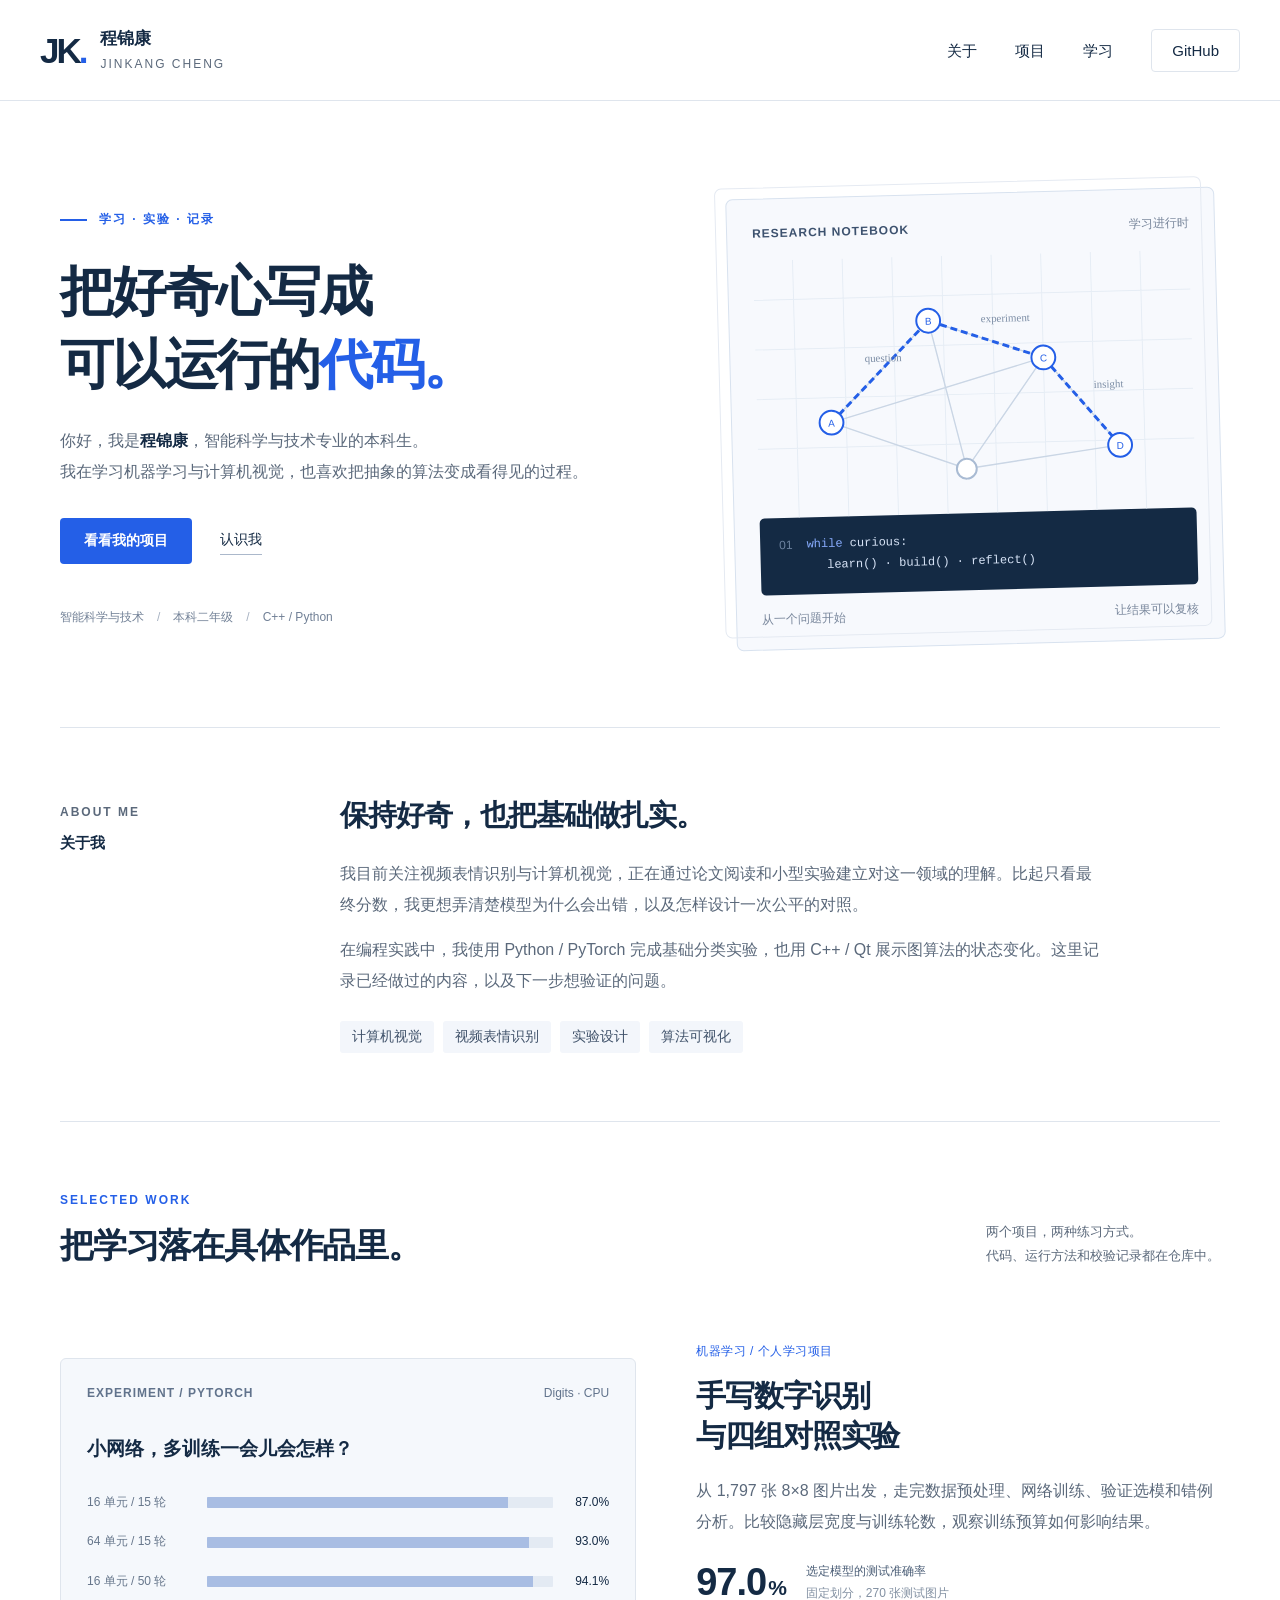
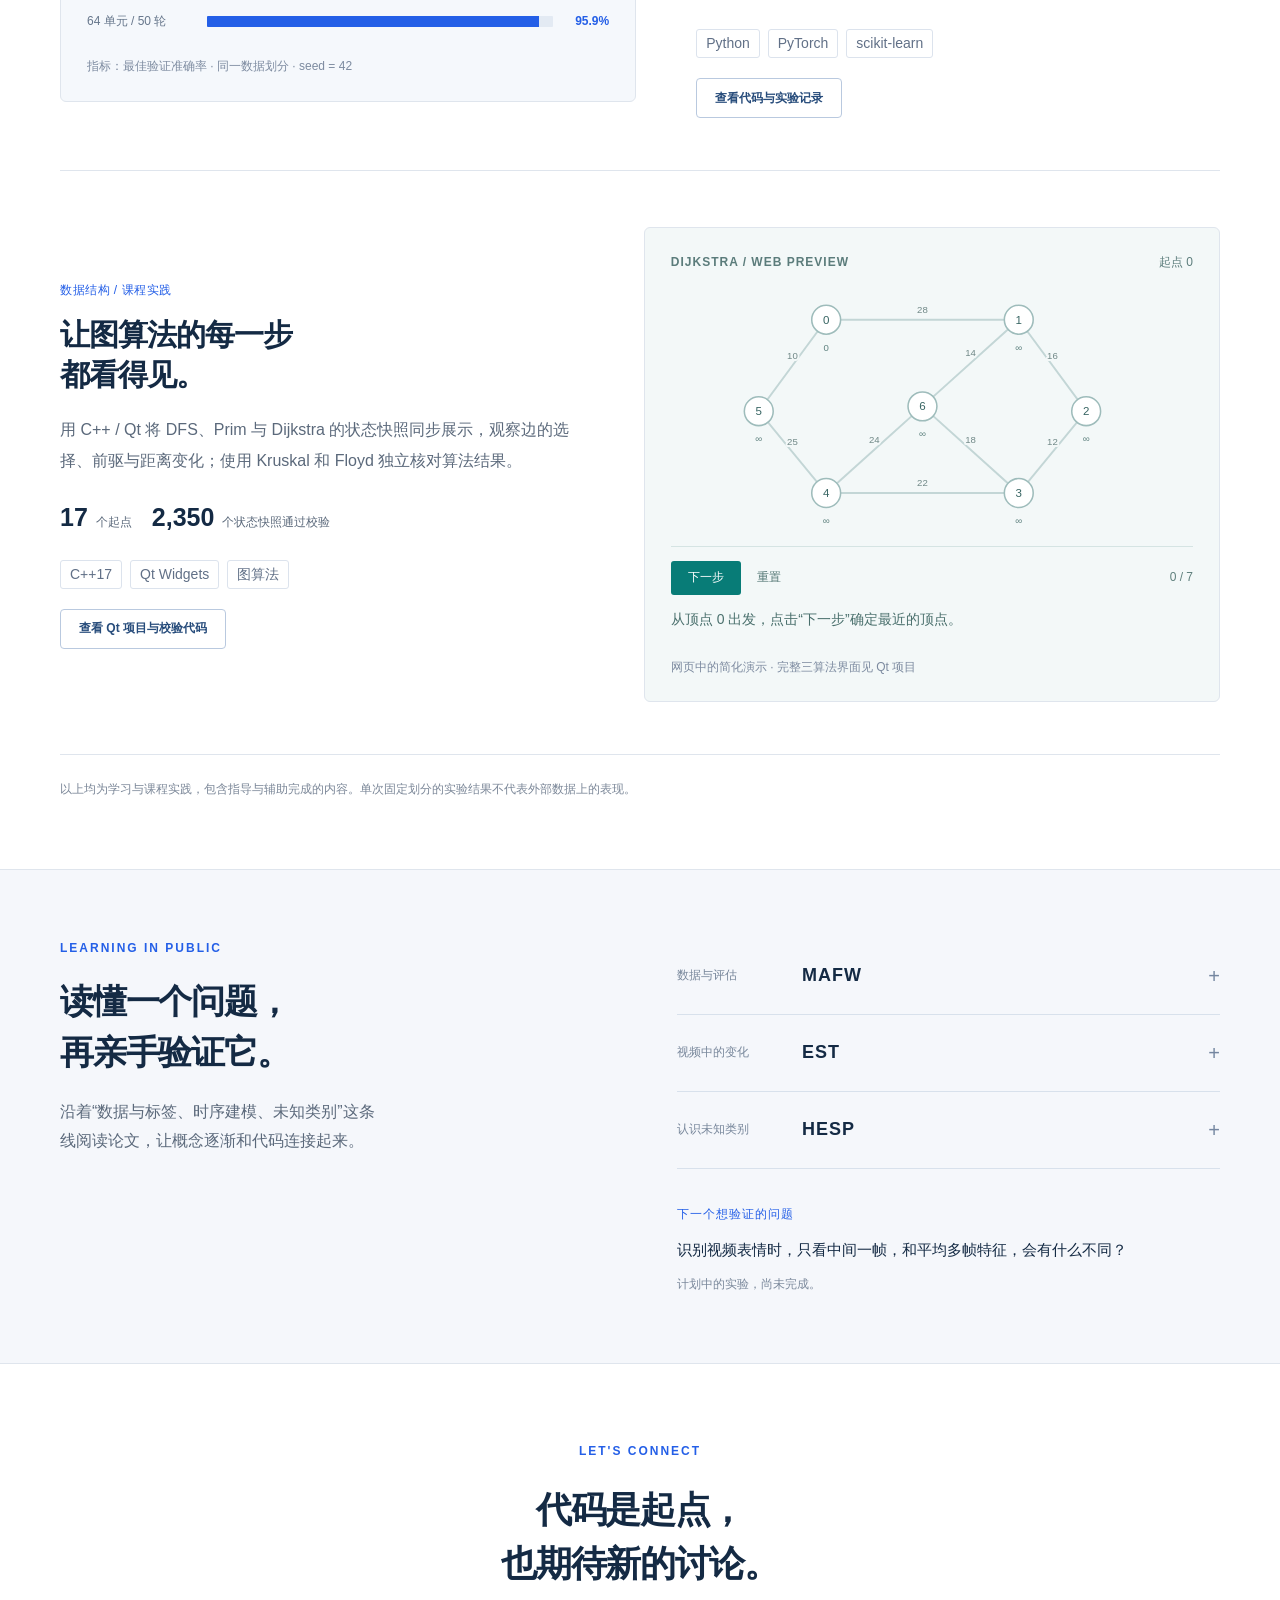
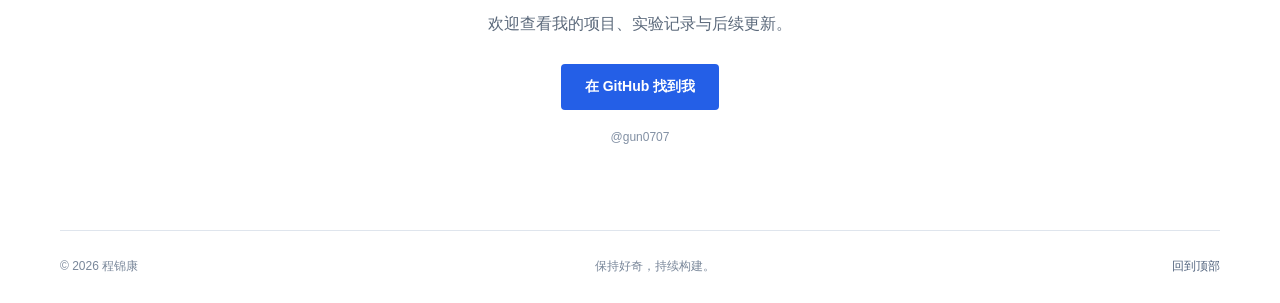
==== index.html @ 56f54b82 "Add portfolio index.html" ====
<!doctype html>
<html lang="zh-CN">
<head>
  <meta charset="utf-8">
  <meta name="viewport" content="width=device-width, initial-scale=1">
  <meta name="description" content="程锦康的个人主页：机器学习实验、C++ 图算法可视化与学习记录。">
  <meta name="theme-color" content="#142a44">
  <title>程锦康 · 个人主页</title>
  <link rel="icon" href="favicon.svg" type="image/svg+xml">
  <link rel="stylesheet" href="style.css">
  <script src="script.js" defer></script>
</head>
<body>
  <a class="skip" href="#main">跳到正文</a>
  <header class="header"><div class="nav-wrap">
    <a class="brand" href="#home" aria-label="程锦康，回到首页"><span class="monogram">JK<span>.</span></span><span>程锦康<small>JINKANG CHENG</small></span></a>
    <button class="menu-button" aria-expanded="false" aria-controls="navigation">菜单</button>
    <nav id="navigation" aria-label="主导航"><a href="#about">关于</a><a href="#projects">项目</a><a href="#learning">学习</a><a class="nav-contact" href="https://github.com/gun0707" target="_blank" rel="noopener noreferrer">GitHub</a></nav>
  </div></header>
  <main id="main">
    <section class="hero wrap" id="home">
      <div class="hero-copy"><p class="eyebrow"><span class="line"></span> 学习 · 实验 · 记录</p><h1>把好奇心写成<br>可以运行的<span class="accent">代码。</span></h1><p class="hero-intro">你好，我是<strong>程锦康</strong>，智能科学与技术专业的本科生。<br class="desktop-break">我在学习机器学习与计算机视觉，也喜欢把抽象的算法变成看得见的过程。</p><div class="hero-actions"><a class="button primary" href="#projects">看看我的项目</a><a class="text-link" href="#about">认识我</a></div><div class="hero-meta"><span>智能科学与技术</span><span>本科二年级</span><span>C++ / Python</span></div></div>
      <div class="hero-visual" aria-label="从问题到代码、实验和理解的学习过程示意"><div class="visual-title"><span>RESEARCH NOTEBOOK</span><span class="visual-index">学习进行时</span></div><div class="notebook-graph" aria-hidden="true"><svg viewBox="0 0 440 260"><g class="graph-grid"><path d="M0 40H440M0 90H440M0 140H440M0 190H440M40 0V260M90 0V260M140 0V260M190 0V260M240 0V260M290 0V260M340 0V260M390 0V260"/></g><g class="hero-edges"><path d="M75 165L175 65L290 105L365 195L210 215L75 165M175 65L210 215L290 105M75 165L290 105"/></g><path class="hero-route" d="M75 165L175 65L290 105L365 195"/><g class="hero-nodes"><circle cx="75" cy="165" r="12"/><circle cx="175" cy="65" r="12"/><circle cx="290" cy="105" r="12"/><circle cx="365" cy="195" r="12"/><circle cx="210" cy="215" r="10" class="quiet-node"/></g><g class="node-letters"><text x="75" y="169">A</text><text x="175" y="69">B</text><text x="290" y="109">C</text><text x="365" y="199">D</text></g><g class="weight-labels"><text x="110" y="105">question</text><text x="228" y="68">experiment</text><text x="340" y="137">insight</text></g></svg></div><div class="code-note"><span class="code-line-number">01</span><code><span>while</span> curious:<br><span class="code-indent">learn() · build() · reflect()</span></code></div><div class="visual-footer"><span>从一个问题开始</span><span>让结果可以复核</span></div></div>
    </section>
    <section class="about section wrap" id="about"><div class="section-label">ABOUT ME<span>关于我</span></div><div class="about-content"><h2>保持好奇，也把基础做扎实。</h2><p>我目前关注视频表情识别与计算机视觉，正在通过论文阅读和小型实验建立对这一领域的理解。比起只看最终分数，我更想弄清楚模型为什么会出错，以及怎样设计一次公平的对照。</p><p>在编程实践中，我使用 Python / PyTorch 完成基础分类实验，也用 C++ / Qt 展示图算法的状态变化。这里记录已经做过的内容，以及下一步想验证的问题。</p><div class="interest-row"><span>计算机视觉</span><span>视频表情识别</span><span>实验设计</span><span>算法可视化</span></div></div></section>
    <section class="projects section wrap" id="projects"><div class="section-heading"><div><p class="eyebrow">SELECTED WORK</p><h2>把学习落在具体作品里。</h2></div><p class="heading-note">两个项目，两种练习方式。<br>代码、运行方法和校验记录都在仓库中。</p></div>
      <article class="project project-ml"><div class="project-preview"><div class="preview-header"><span>EXPERIMENT / PYTORCH</span><span>Digits · CPU</span></div><div class="chart-heading">小网络，多训练一会儿会怎样？</div><div class="experiment-bars" role="img" aria-label="最佳验证准确率：16隐藏单元15轮87.0%，64隐藏单元15轮93.0%，16隐藏单元50轮94.1%，64隐藏单元50轮95.9%。横条长度从零起算。"><div class="bar-row"><span>16 单元 / 15 轮</span><div class="bar-track"><i style="--value:87%"></i></div><strong>87.0%</strong></div><div class="bar-row"><span>64 单元 / 15 轮</span><div class="bar-track"><i style="--value:93%"></i></div><strong>93.0%</strong></div><div class="bar-row"><span>16 单元 / 50 轮</span><div class="bar-track"><i style="--value:94.1%"></i></div><strong>94.1%</strong></div><div class="bar-row best"><span>64 单元 / 50 轮</span><div class="bar-track"><i style="--value:95.9%"></i></div><strong>95.9%</strong></div></div><div class="chart-caption">指标：最佳验证准确率 · 同一数据划分 · seed = 42</div></div><div class="project-copy"><p class="project-category">机器学习 / 个人学习项目</p><h3>手写数字识别<br>与四组对照实验</h3><p>从 1,797 张 8×8 图片出发，走完数据预处理、网络训练、验证选模和错例分析。比较隐藏层宽度与训练轮数，观察训练预算如何影响结果。</p><div class="project-result"><strong>97.0<span>%</span></strong><span>选定模型的测试准确率<br><small>固定划分，270 张测试图片</small></span></div><div class="tags"><span>Python</span><span>PyTorch</span><span>scikit-learn</span></div><a class="button outline" href="https://github.com/gun0707/pytorch-digits" target="_blank" rel="noopener noreferrer">查看代码与实验记录</a></div></article>
      <article class="project project-graph"><div class="project-copy"><p class="project-category">数据结构 / 课程实践</p><h3>让图算法的每一步<br>都看得见。</h3><p>用 C++ / Qt 将 DFS、Prim 与 Dijkstra 的状态快照同步展示，观察边的选择、前驱与距离变化；使用 Kruskal 和 Floyd 独立核对算法结果。</p><div class="graph-proof"><strong>17</strong><span>个起点</span><strong>2,350</strong><span>个状态快照通过校验</span></div><div class="tags"><span>C++17</span><span>Qt Widgets</span><span>图算法</span></div><a class="button outline" href="https://github.com/gun0707/qt-graph-visualizer" target="_blank" rel="noopener noreferrer">查看 Qt 项目与校验代码</a></div><div class="project-preview interactive-preview"><div class="preview-header"><span>DIJKSTRA / WEB PREVIEW</span><span>起点 0</span></div><svg id="demo-graph" viewBox="0 0 440 270" role="img" aria-label="七顶点示例图的 Dijkstra 算法演示"></svg><div class="demo-controls"><div><button id="next-step" class="small-button">下一步</button><button id="reset-demo" class="reset-button">重置</button></div><span id="step-counter">0 / 7</span></div><p id="demo-description" class="demo-description" aria-live="polite">从顶点 0 出发，点击“下一步”确定最近的顶点。</p><p class="chart-caption">网页中的简化演示 · 完整三算法界面见 Qt 项目</p></div></article>
      <p class="project-footnote">以上均为学习与课程实践，包含指导与辅助完成的内容。单次固定划分的实验结果不代表外部数据上的表现。</p>
    </section>
    <section class="learning section" id="learning"><div class="wrap learning-layout"><div><p class="eyebrow">LEARNING IN PUBLIC</p><h2>读懂一个问题，<br>再亲手验证它。</h2><p class="learning-intro">沿着“数据与标签、时序建模、未知类别”这条线阅读论文，让概念逐渐和代码连接起来。</p></div><div class="reading-list"><details><summary><span class="reading-kind">数据与评估</span><span class="reading-name">MAFW</span><span class="expand">+</span></summary><div class="reading-detail">正在理解单一与复合表情的标签定义，以及为什么需要同时观察 WAR、UAR 和各类别结果。<a href="https://mafw-database.github.io/MAFW/" target="_blank" rel="noopener noreferrer">数据集与论文</a></div></details><details><summary><span class="reading-kind">视频中的变化</span><span class="reading-name">EST</span><span class="expand">+</span></summary><div class="reading-detail">关注片段内部和片段之间的关系，以及如何通过移除中间帧检验模型对固定位置线索的依赖。<a href="https://doi.org/10.1016/j.patcog.2023.109368" target="_blank" rel="noopener noreferrer">论文原文</a></div></details><details><summary><span class="reading-kind">认识未知类别</span><span class="reading-name">HESP</span><span class="expand">+</span></summary><div class="reading-detail">学习开放集识别的设定，区分“发现未知类别”和“正确分类已知类别”，理解 AUROC 与 OSCR 各自评价什么。<a href="https://arxiv.org/abs/2404.17100" target="_blank" rel="noopener noreferrer">论文原文</a></div></details><div class="next-question"><span>下一个想验证的问题</span><p>识别视频表情时，只看中间一帧，和平均多帧特征，会有什么不同？</p><small>计划中的实验，尚未完成。</small></div></div></div></section>
    <section class="contact wrap" id="contact"><p class="eyebrow">LET'S CONNECT</p><h2>代码是起点，<br>也期待新的讨论。</h2><p>欢迎查看我的项目、实验记录与后续更新。</p><a class="button primary" href="https://github.com/gun0707" target="_blank" rel="noopener noreferrer">在 GitHub 找到我</a><a class="contact-handle" href="https://github.com/gun0707" target="_blank" rel="noopener noreferrer">@gun0707</a></section>
  </main>
  <footer class="footer wrap"><span>© <span id="year">2026</span> 程锦康</span><span>保持好奇，持续构建。</span><a href="#home">回到顶部</a></footer>
</body>
</html>
---- style.css ----
@charset "UTF-8";
:root{--ink:#142a44;--muted:#5b697b;--blue:#245fe7;--teal:#087c77;--line:#dfe5ed;--pale:#f3f6fb;--font:Inter,"Segoe UI","PingFang SC","Microsoft YaHei",sans-serif}*{box-sizing:border-box}html{scroll-behavior:smooth;scroll-padding-top:100px}body{margin:0;color:var(--ink);background:#fff;font:16px/1.8 var(--font);-webkit-font-smoothing:antialiased}a{color:inherit;text-decoration:none}button{font:inherit;cursor:pointer}a:focus-visible,button:focus-visible,summary:focus-visible{outline:3px solid var(--blue);outline-offset:5px}::selection{background:#dbe7ff}h1,h2,h3,p{margin:0}h1,h2,h3{font-weight:650;line-height:1.35;letter-spacing:-.035em}.wrap{width:min(1160px,calc(100% - 96px));margin-inline:auto}.skip{position:absolute;left:20px;top:-80px;background:var(--ink);color:#fff;padding:8px 20px;z-index:10}.skip:focus{top:10px}.header{background:#fff;border-bottom:1px solid var(--line)}.nav-wrap{width:min(1280px,calc(100% - 80px));margin:auto;min-height:100px;display:flex;align-items:center;justify-content:space-between}.brand{display:flex;align-items:center;gap:15px;font-size:17px;font-weight:650;line-height:1.4}.brand small{display:block;font-size:12px;letter-spacing:2px;font-weight:500;margin-top:5px;color:var(--muted)}.monogram{font-size:35px;letter-spacing:-3px;line-height:1}.monogram span{color:var(--blue)}nav{display:flex;align-items:center;gap:38px;font-size:15px}nav a{transition:color .2s}nav a:hover{color:var(--blue)}.nav-contact{border:1px solid var(--line);padding:7px 20px;border-radius:4px}.menu-button{display:none}.hero{display:grid;grid-template-columns:1.25fr 1fr;gap:60px;align-items:center;padding-block:92px 82px}.eyebrow{font-size:12px;font-weight:650;letter-spacing:2px;color:var(--blue);display:flex;align-items:center;gap:12px}.line{width:27px;height:2px;background:var(--blue)}h1{font-size:clamp(38px,4.2vw,57px);line-height:1.35;margin:25px 0 24px;letter-spacing:-.04em}.accent{color:var(--blue)}.hero-intro{color:var(--muted);font-size:16px;line-height:1.95}.hero-intro strong{color:var(--ink);font-weight:600}.hero-actions{display:flex;gap:28px;align-items:center;margin-top:31px}.button{display:inline-flex;align-items:center;justify-content:center;border-radius:4px;min-height:46px;padding:10px 24px;font-size:14px;font-weight:600;transition:background .2s,transform .2s}.button:hover{transform:translateY(-2px)}.primary{background:var(--blue);color:#fff}.primary:hover{background:#184dc4}.text-link{font-size:14px;border-bottom:1px solid #abb8cb;padding-bottom:2px}.hero-meta{display:flex;flex-wrap:wrap;margin-top:43px;gap:0;font-size:12px;color:#718096}.hero-meta span+span:before{content:"/";padding-inline:13px;color:#a6b1c1}.hero-visual{border:1px solid #d8e2ef;border-radius:7px;background:#f7f9fd;transform:rotate(-1.5deg);padding:24px 25px 18px;position:relative}.hero-visual:before{content:"";position:absolute;inset:-12px 12px 12px -12px;border:1px solid #e5eaf2;border-radius:7px;z-index:-1}.visual-title,.visual-footer{display:flex;justify-content:space-between;align-items:center;font-size:12px;letter-spacing:1px;color:#78869b}.visual-title>span:first-child{font-weight:700;color:#3d526f}.visual-index{font-size:12px;letter-spacing:0}.notebook-graph{margin-block:15px 0}.notebook-graph svg{display:block;width:100%}.graph-grid{stroke:#e6edf5;stroke-width:1}.hero-edges{fill:none;stroke:#cad6e5;stroke-width:1.4}.hero-route{fill:none;stroke:var(--blue);stroke-width:3;stroke-dasharray:7 4}.hero-nodes{fill:#fff;stroke:var(--blue);stroke-width:2}.hero-nodes .quiet-node{stroke:#a9bbd3}.node-letters{font:10px var(--font);fill:var(--blue);text-anchor:middle}.weight-labels{font:11px Georgia,serif;fill:#7c8da5}.code-note{display:flex;gap:14px;background:#142a44;color:#d8e4f7;border-radius:5px;padding:17px 19px;font-size:12px;line-height:1.8}.code-line-number{color:#6d83a0}.code-note code{font-family:Consolas,monospace}.code-note code>span:first-child{color:#89adff}.code-indent{padding-left:20px;color:#d8e4f7}.visual-footer{margin-top:14px;letter-spacing:0;font-size:12px}.section{padding-block:68px;border-top:1px solid var(--line)}.about{display:grid;grid-template-columns:230px 1fr;gap:50px}.section-label{font-size:12px;letter-spacing:2px;color:var(--muted);font-weight:650;padding-top:6px}.section-label span{display:block;font-size:15px;letter-spacing:0;color:var(--ink);margin-top:6px}.about-content h2{font-size:29px;margin-bottom:23px}.about-content p{color:var(--muted);max-width:760px;margin-top:14px;line-height:1.95}.interest-row{display:flex;flex-wrap:wrap;gap:9px;margin-top:25px}.interest-row span{font-size:12px;color:#41536b;background:var(--pale);padding:3px 12px;border-radius:3px}.section-heading{display:flex;align-items:flex-end;justify-content:space-between;gap:30px;margin-bottom:38px}.section-heading h2{font-size:34px;margin-top:12px}.heading-note{font-size:13px;color:var(--muted);line-height:1.9}.project{display:grid;grid-template-columns:1.1fr 1fr;gap:60px;align-items:center;margin-top:28px;padding:34px 0 52px;border-bottom:1px solid var(--line)}.project-preview{border:1px solid var(--line);border-radius:6px;overflow:hidden;background:#f5f8fc;min-width:0;padding:24px 26px}.preview-header{display:flex;justify-content:space-between;gap:10px;font-size:12px;letter-spacing:1px;font-weight:600;color:#61738c}.preview-header>span:last-child{letter-spacing:0;font-weight:400}.chart-heading{font-size:19px;line-height:1.6;font-weight:600;margin-top:30px}.experiment-bars{margin-block:27px 24px}.bar-row{display:grid;grid-template-columns:110px 1fr 46px;gap:10px;align-items:center;margin:18px 0;font-size:12px}.bar-row>span{color:#66768b}.bar-row strong{font-size:12px;font-weight:500;text-align:right}.bar-track{height:11px;background:#e3eaf3;border-radius:1px;overflow:hidden}.bar-track i{display:block;width:var(--value);height:100%;background:#a8bde3}.best .bar-track i{background:var(--blue)}.best strong{color:var(--blue);font-weight:700}.chart-caption{font-size:12px;color:#7d8ba0;line-height:1.7}.project-category{font-size:12px;color:var(--blue);letter-spacing:.5px}.project h3{font-size:30px;margin-block:13px 18px}.project-copy>p:not(.project-category){font-size:14px;color:var(--muted);line-height:1.95}.project-result{display:flex;align-items:center;gap:20px;margin-top:19px}.project-result>strong{font-size:38px;line-height:1.4;font-weight:600;letter-spacing:-1px}.project-result>strong span{font-size:21px;margin-left:2px}.project-result>span{font-size:12px;line-height:1.8;color:#495c75}.project-result small{color:#8290a2;font-size:12px}.tags{display:flex;flex-wrap:wrap;gap:8px;margin-block:20px}.tags span{font-size:12px;border:1px solid #dce3ed;border-radius:3px;padding:1px 9px;color:#617087}.outline{border:1px solid #b9c9df;color:#274c7b;background:#fff;font-size:12px;padding:8px 18px;min-height:40px}.outline:hover{background:#f0f5fc}.project-graph{grid-template-columns:1fr 1.1fr;padding-top:28px}.graph-proof{display:flex;flex-wrap:wrap;align-items:baseline;gap:8px;margin-top:19px}.graph-proof strong{font-size:25px;font-weight:600}.graph-proof strong:nth-of-type(2){margin-left:12px}.graph-proof span{font-size:12px;color:var(--muted)}.interactive-preview{background:#f3f8f8}.interactive-preview .preview-header{color:#5b7c7b}#demo-graph{width:100%;display:block;margin-top:12px;max-height:260px}.demo-edge{stroke:#c3d6d6;stroke-width:2}.demo-tree{stroke:var(--teal);stroke-width:3}.demo-weight{font:10px var(--font);fill:#708887;paint-order:stroke;stroke:#f3f8f8;stroke-width:4;stroke-linejoin:round}.demo-node{fill:#fff;stroke:#9ebcbb;stroke-width:1.6;transition:fill .2s}.demo-node.seen{fill:var(--teal);stroke:var(--teal)}.demo-label{font:12px var(--font);fill:#386563;text-anchor:middle;dominant-baseline:middle}.demo-label.seen{fill:#fff}.demo-dist{font:10px var(--font);fill:#608380;text-anchor:middle}.demo-controls{display:flex;justify-content:space-between;align-items:center;border-top:1px solid #d5e4e3;padding-top:14px}.demo-controls>span{font-size:12px;color:#5e7f7c;font-variant-numeric:tabular-nums}.small-button{border:0;background:var(--teal);color:#fff;border-radius:3px;padding:6px 17px;font-size:12px}.small-button:disabled{opacity:.5;cursor:default}.reset-button{border:0;background:transparent;color:#557876;font-size:12px;margin-left:10px}.demo-description{font-size:12px;color:#496f6c;min-height:42px;margin:12px 0 8px}.project-footnote{font-size:12px;color:#7b8798;margin-top:24px;max-width:900px}.learning{background:#f5f7fb;border-bottom:1px solid var(--line)}.learning-layout{display:grid;grid-template-columns:1fr 1.05fr;gap:100px}.learning h2{font-size:34px;margin-top:17px;line-height:1.5}.learning-intro{font-size:14px;color:var(--muted);max-width:330px;margin-top:20px}.reading-list details{border-bottom:1px solid #d8e1ec}.reading-list summary{display:flex;align-items:center;cursor:pointer;list-style:none;padding:20px 0;gap:20px}.reading-list summary::-webkit-details-marker{display:none}.reading-kind{font-size:12px;color:#78879b;min-width:105px}.reading-name{font-size:18px;font-weight:600;letter-spacing:1px}.expand{margin-left:auto;color:#7486a0;font-size:20px;font-weight:300}.reading-list details[open] .expand{transform:rotate(45deg)}.reading-detail{font-size:13px;color:var(--muted);padding-bottom:20px;line-height:1.9}.reading-detail a{display:block;width:fit-content;color:var(--blue);margin-top:9px;border-bottom:1px solid #b9cbed}.next-question{margin-top:30px}.next-question>span{font-size:12px;color:var(--blue);letter-spacing:1px}.next-question p{font-size:15px;line-height:1.9;margin-top:9px}.next-question small{display:block;font-size:12px;color:#7a889b;margin-top:9px}.contact{padding-block:77px 82px;text-align:center}.contact .eyebrow{justify-content:center}.contact h2{font-size:36px;margin-top:20px;line-height:1.5}.contact p:not(.eyebrow){color:var(--muted);font-size:14px;margin:19px 0 25px}.contact-handle{display:block;font-size:12px;color:#8290a4;margin-top:17px}.footer{border-top:1px solid var(--line);display:flex;justify-content:space-between;gap:20px;font-size:12px;color:#79879a;padding-block:25px}.footer>a{color:#52647e}@media(min-width:1450px){.hero{padding-block:112px 100px}.wrap{width:min(1160px,calc(100% - 120px))}}@media(max-width:1050px){.wrap{width:calc(100% - 64px)}.hero{gap:35px;padding-block:65px}.hero-visual{padding:18px}.hero-intro{font-size:15px}.desktop-break{display:none}.about{grid-template-columns:160px 1fr;gap:30px}.project{gap:35px}.project-preview{padding:20px}.bar-row{grid-template-columns:97px 1fr 43px;font-size:12px;gap:7px}.project h3{font-size:26px}.learning-layout{gap:55px}.graph-proof strong:nth-of-type(2){margin-left:4px}}@media(max-width:760px){.wrap,.nav-wrap{width:calc(100% - 40px)}.nav-wrap{min-height:80px;flex-wrap:wrap}.brand{font-size:15px;gap:12px}.monogram{font-size:31px}.brand small{font-size:9px}.menu-button{display:block;background:none;border:1px solid var(--line);border-radius:3px;font-size:14px;padding:4px 12px}nav{display:none;width:100%;padding:17px 0 20px;justify-content:space-between;gap:15px;font-size:14px}nav.open{display:flex}.nav-contact{padding:3px 14px}.hero{grid-template-columns:1fr;gap:40px;padding-block:47px 55px}h1{font-size:41px;margin-block:20px}.hero-intro{font-size:15px}.hero-meta{margin-top:28px;font-size:12px}.hero-meta span+span:before{padding-inline:9px}.hero-visual{max-width:480px;width:calc(100% - 10px);margin-left:6px;transform:rotate(-1deg)}.notebook-graph{max-height:230px;overflow:hidden}.section{padding-block:45px}.about{grid-template-columns:1fr;gap:22px}.section-label span{display:inline;margin-left:15px}.about-content h2{font-size:25px}.about-content p{font-size:15px}.interest-row span{font-size:12px}.section-heading{display:block;margin-bottom:10px}.section-heading h2{font-size:28px}.heading-note{margin-top:18px;font-size:12px}.project,.project-graph{grid-template-columns:1fr;gap:26px;padding-block:25px 35px}.project-copy{padding:0 2px}.project-ml .project-copy{grid-row:1}.project h3{font-size:28px}.project-copy>p:not(.project-category){font-size:15px}.project-preview{padding:21px}.bar-row{grid-template-columns:107px 1fr 44px;font-size:12px}.project-result>span{font-size:13px}.project-category{font-size:12px}.tags span{font-size:12px}.outline{font-size:13px}.project-footnote{font-size:12px}.chart-caption{font-size:12px}.learning-layout{grid-template-columns:1fr;gap:25px}.learning h2{font-size:29px}.learning-intro{max-width:100%;font-size:15px}.reading-kind{font-size:13px}.reading-detail{font-size:14px}.next-question small{font-size:12px}.contact{padding-block:50px}.contact h2{font-size:29px}.footer{flex-wrap:wrap;gap:10px;font-size:12px}.footer>span:nth-child(2){display:none}.demo-description{font-size:13px}.demo-controls>span,.small-button,.reset-button{font-size:13px}.preview-header{font-size:12px}.button{font-size:14px}.eyebrow{font-size:12px}}@media(prefers-reduced-motion:reduce){html{scroll-behavior:auto}*,*:before,*:after{transition:none!important}}@media print{.header,.hero-visual,.project-preview,.hero-actions,.contact,.learning,.footer{display:none}.wrap{width:100%}.hero,.section,.project{padding:20px 0;display:block}.hero h1{font-size:30px}.project-copy{break-inside:avoid}.project h3 br{display:none}.button{border:0;padding:0;color:#000}.project-result{margin-top:10px}body{font-size:12px}}

.project-copy>p:not(.project-category),.learning-intro,.contact p:not(.eyebrow){font-size:16px}.reading-detail{font-size:16px}.tags span,.interest-row span{font-size:14px}.demo-description{font-size:14px}.bar-row{font-size:12px}
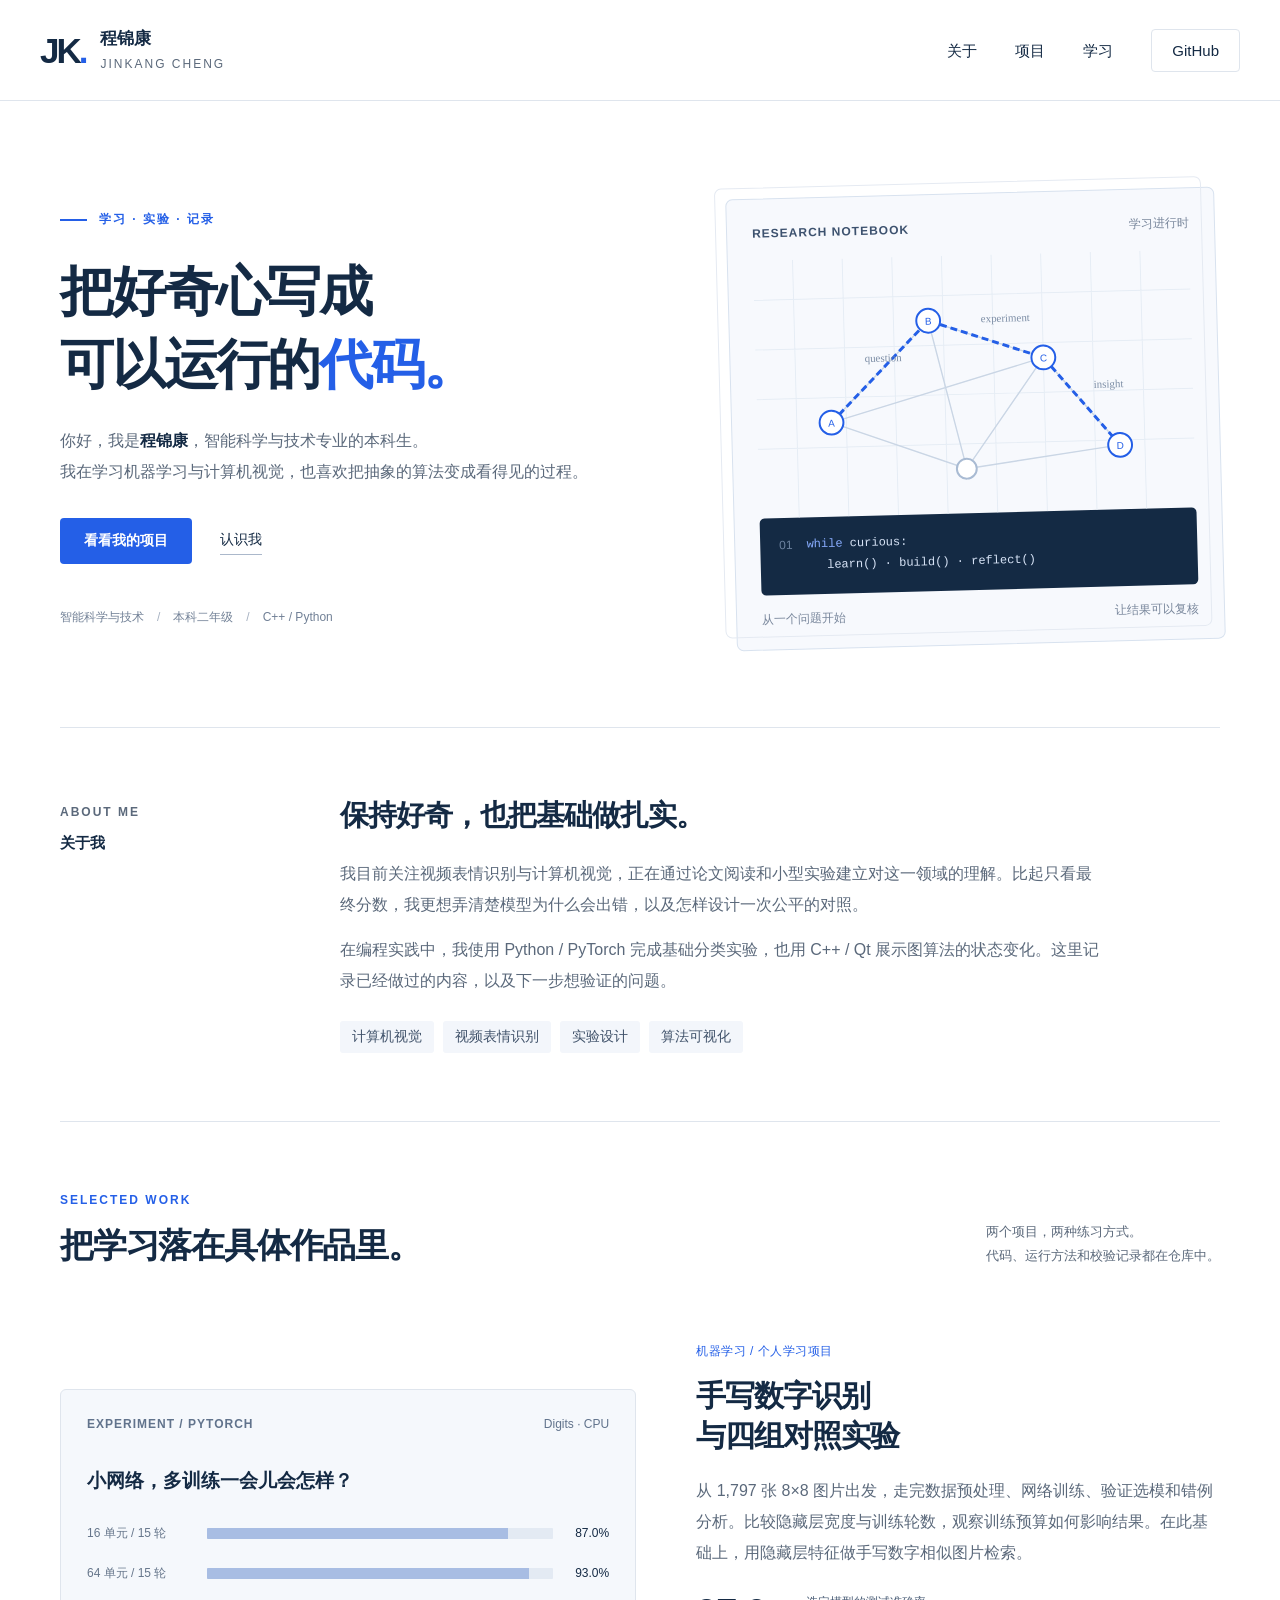
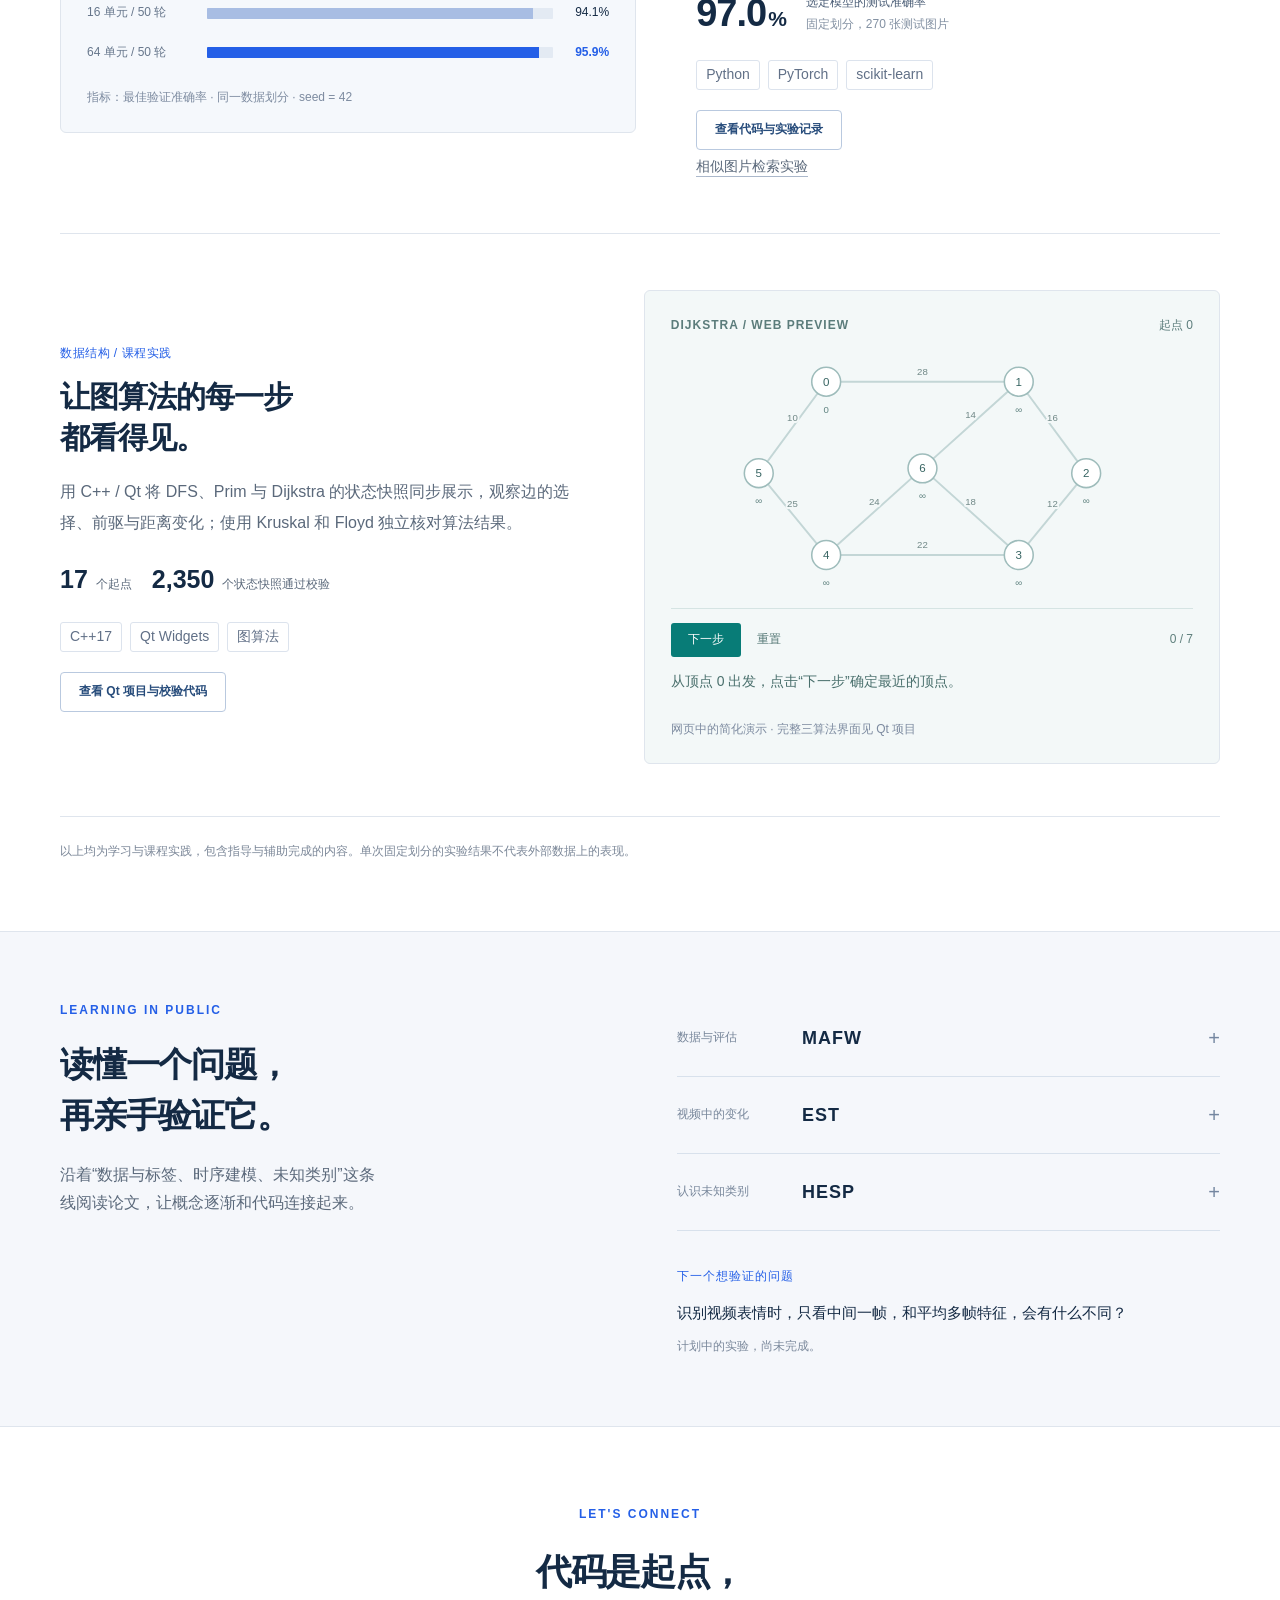
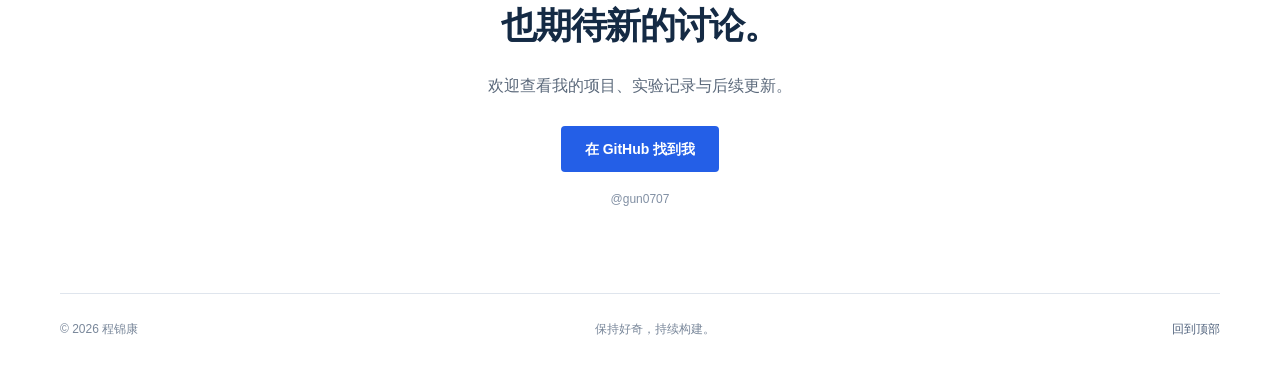
==== commit 98da1433: "Add reproducible handwritten digit retrieval project" ====
--- a/index.html
+++ b/index.html
@@ -24,7 +24,7 @@
     </section>
     <section class="about section wrap" id="about"><div class="section-label">ABOUT ME<span>关于我</span></div><div class="about-content"><h2>保持好奇，也把基础做扎实。</h2><p>我目前关注视频表情识别与计算机视觉，正在通过论文阅读和小型实验建立对这一领域的理解。比起只看最终分数，我更想弄清楚模型为什么会出错，以及怎样设计一次公平的对照。</p><p>在编程实践中，我使用 Python / PyTorch 完成基础分类实验，也用 C++ / Qt 展示图算法的状态变化。这里记录已经做过的内容，以及下一步想验证的问题。</p><div class="interest-row"><span>计算机视觉</span><span>视频表情识别</span><span>实验设计</span><span>算法可视化</span></div></div></section>
     <section class="projects section wrap" id="projects"><div class="section-heading"><div><p class="eyebrow">SELECTED WORK</p><h2>把学习落在具体作品里。</h2></div><p class="heading-note">两个项目，两种练习方式。<br>代码、运行方法和校验记录都在仓库中。</p></div>
-      <article class="project project-ml"><div class="project-preview"><div class="preview-header"><span>EXPERIMENT / PYTORCH</span><span>Digits · CPU</span></div><div class="chart-heading">小网络，多训练一会儿会怎样？</div><div class="experiment-bars" role="img" aria-label="最佳验证准确率：16隐藏单元15轮87.0%，64隐藏单元15轮93.0%，16隐藏单元50轮94.1%，64隐藏单元50轮95.9%。横条长度从零起算。"><div class="bar-row"><span>16 单元 / 15 轮</span><div class="bar-track"><i style="--value:87%"></i></div><strong>87.0%</strong></div><div class="bar-row"><span>64 单元 / 15 轮</span><div class="bar-track"><i style="--value:93%"></i></div><strong>93.0%</strong></div><div class="bar-row"><span>16 单元 / 50 轮</span><div class="bar-track"><i style="--value:94.1%"></i></div><strong>94.1%</strong></div><div class="bar-row best"><span>64 单元 / 50 轮</span><div class="bar-track"><i style="--value:95.9%"></i></div><strong>95.9%</strong></div></div><div class="chart-caption">指标：最佳验证准确率 · 同一数据划分 · seed = 42</div></div><div class="project-copy"><p class="project-category">机器学习 / 个人学习项目</p><h3>手写数字识别<br>与四组对照实验</h3><p>从 1,797 张 8×8 图片出发，走完数据预处理、网络训练、验证选模和错例分析。比较隐藏层宽度与训练轮数，观察训练预算如何影响结果。</p><div class="project-result"><strong>97.0<span>%</span></strong><span>选定模型的测试准确率<br><small>固定划分，270 张测试图片</small></span></div><div class="tags"><span>Python</span><span>PyTorch</span><span>scikit-learn</span></div><a class="button outline" href="https://github.com/gun0707/pytorch-digits" target="_blank" rel="noopener noreferrer">查看代码与实验记录</a></div></article>
+      <article class="project project-ml"><div class="project-preview"><div class="preview-header"><span>EXPERIMENT / PYTORCH</span><span>Digits · CPU</span></div><div class="chart-heading">小网络，多训练一会儿会怎样？</div><div class="experiment-bars" role="img" aria-label="最佳验证准确率：16隐藏单元15轮87.0%，64隐藏单元15轮93.0%，16隐藏单元50轮94.1%，64隐藏单元50轮95.9%。横条长度从零起算。"><div class="bar-row"><span>16 单元 / 15 轮</span><div class="bar-track"><i style="--value:87%"></i></div><strong>87.0%</strong></div><div class="bar-row"><span>64 单元 / 15 轮</span><div class="bar-track"><i style="--value:93%"></i></div><strong>93.0%</strong></div><div class="bar-row"><span>16 单元 / 50 轮</span><div class="bar-track"><i style="--value:94.1%"></i></div><strong>94.1%</strong></div><div class="bar-row best"><span>64 单元 / 50 轮</span><div class="bar-track"><i style="--value:95.9%"></i></div><strong>95.9%</strong></div></div><div class="chart-caption">指标：最佳验证准确率 · 同一数据划分 · seed = 42</div></div><div class="project-copy"><p class="project-category">机器学习 / 个人学习项目</p><h3>手写数字识别<br>与四组对照实验</h3><p>从 1,797 张 8×8 图片出发，走完数据预处理、网络训练、验证选模和错例分析。比较隐藏层宽度与训练轮数，观察训练预算如何影响结果。在此基础上，用隐藏层特征做手写数字相似图片检索。</p><div class="project-result"><strong>97.0<span>%</span></strong><span>选定模型的测试准确率<br><small>固定划分，270 张测试图片</small></span></div><div class="tags"><span>Python</span><span>PyTorch</span><span>scikit-learn</span></div><a class="button outline" href="https://github.com/gun0707/pytorch-digits" target="_blank" rel="noopener noreferrer">查看代码与实验记录</a><p><a class="text-link" href="projects/digit-retrieval/index.html">相似图片检索实验</a></p></div></article>
       <article class="project project-graph"><div class="project-copy"><p class="project-category">数据结构 / 课程实践</p><h3>让图算法的每一步<br>都看得见。</h3><p>用 C++ / Qt 将 DFS、Prim 与 Dijkstra 的状态快照同步展示，观察边的选择、前驱与距离变化；使用 Kruskal 和 Floyd 独立核对算法结果。</p><div class="graph-proof"><strong>17</strong><span>个起点</span><strong>2,350</strong><span>个状态快照通过校验</span></div><div class="tags"><span>C++17</span><span>Qt Widgets</span><span>图算法</span></div><a class="button outline" href="https://github.com/gun0707/qt-graph-visualizer" target="_blank" rel="noopener noreferrer">查看 Qt 项目与校验代码</a></div><div class="project-preview interactive-preview"><div class="preview-header"><span>DIJKSTRA / WEB PREVIEW</span><span>起点 0</span></div><svg id="demo-graph" viewBox="0 0 440 270" role="img" aria-label="七顶点示例图的 Dijkstra 算法演示"></svg><div class="demo-controls"><div><button id="next-step" class="small-button">下一步</button><button id="reset-demo" class="reset-button">重置</button></div><span id="step-counter">0 / 7</span></div><p id="demo-description" class="demo-description" aria-live="polite">从顶点 0 出发，点击“下一步”确定最近的顶点。</p><p class="chart-caption">网页中的简化演示 · 完整三算法界面见 Qt 项目</p></div></article>
       <p class="project-footnote">以上均为学习与课程实践，包含指导与辅助完成的内容。单次固定划分的实验结果不代表外部数据上的表现。</p>
     </section>
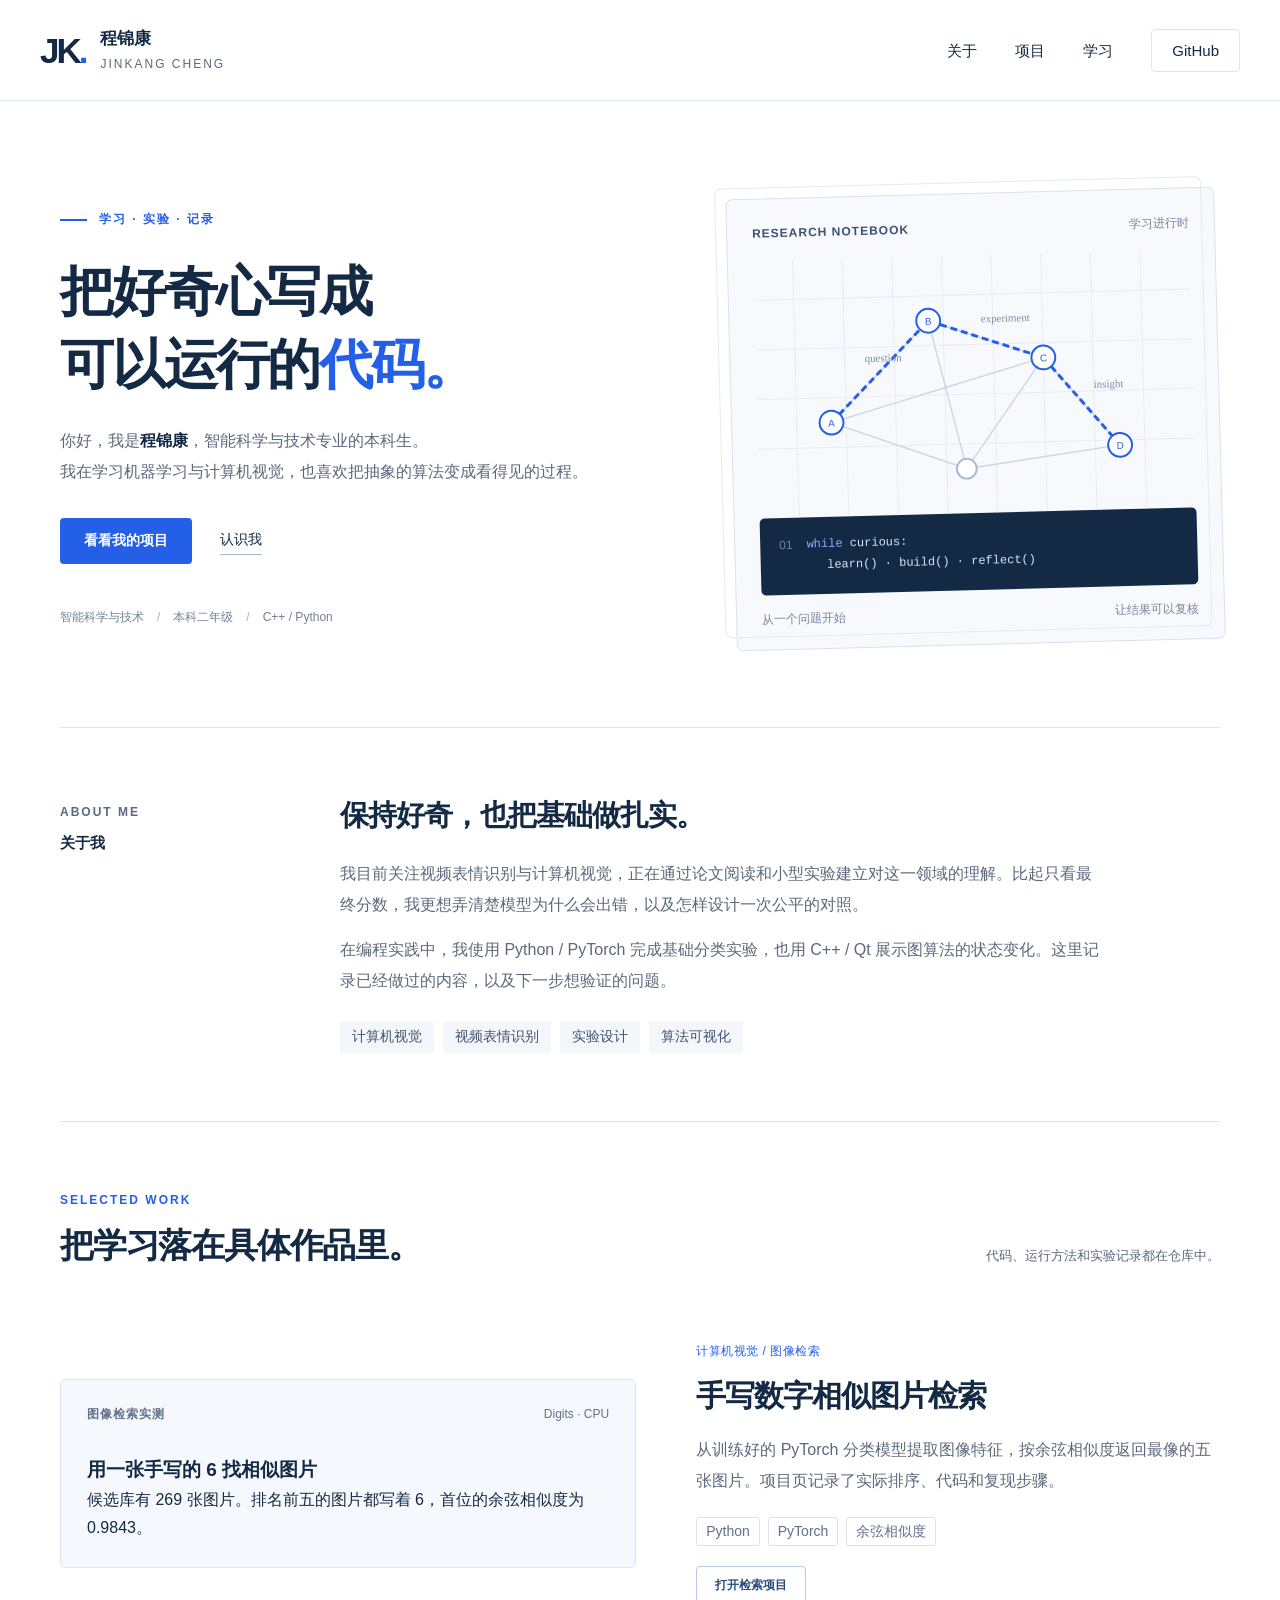
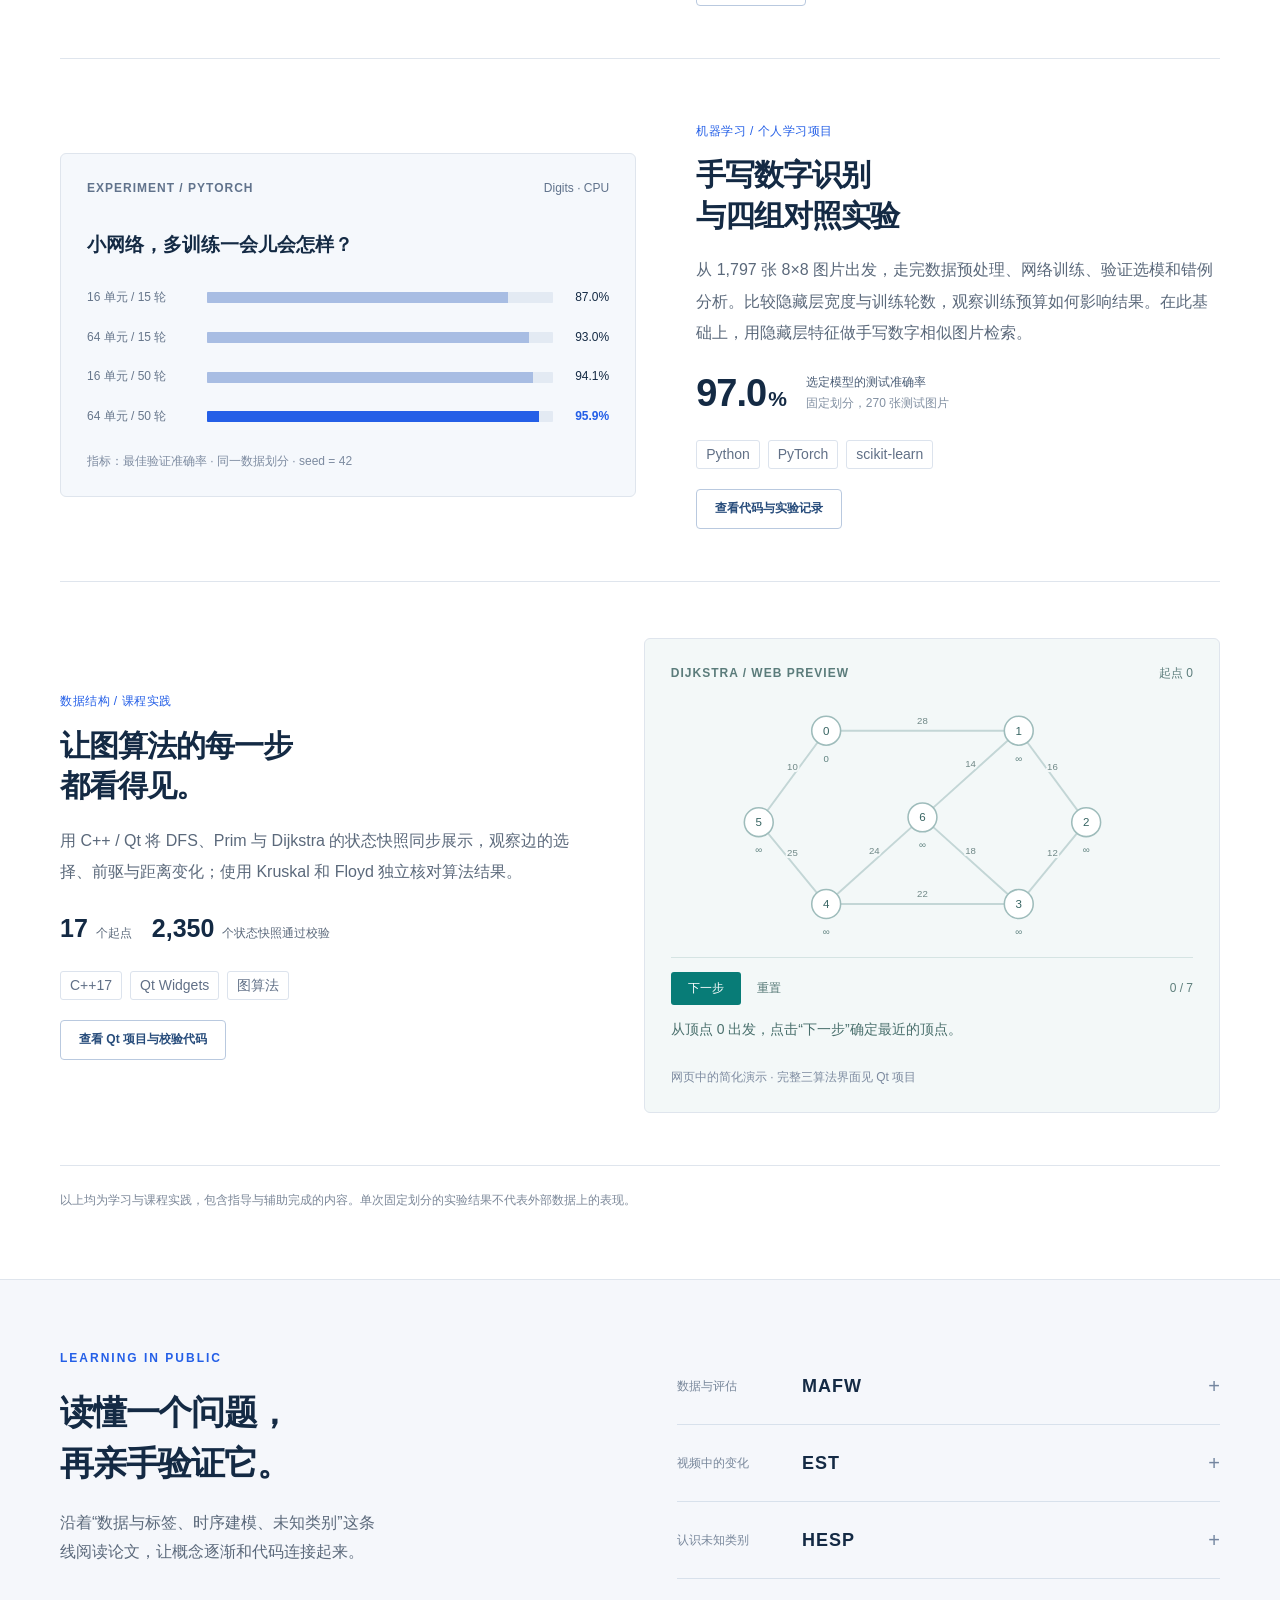
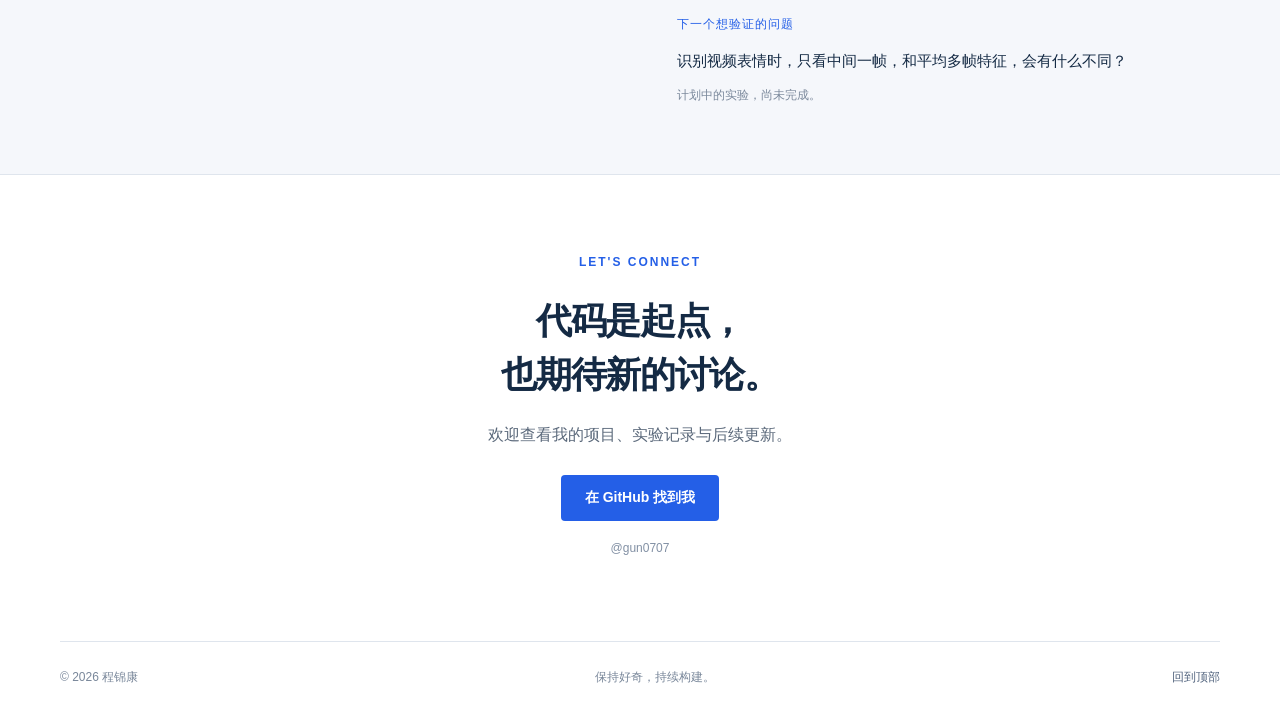
==== commit 4c9bcd9e: "Feature digit retrieval as a standalone homepage project" ====
--- a/index.html
+++ b/index.html
@@ -23,8 +23,22 @@
       <div class="hero-visual" aria-label="从问题到代码、实验和理解的学习过程示意"><div class="visual-title"><span>RESEARCH NOTEBOOK</span><span class="visual-index">学习进行时</span></div><div class="notebook-graph" aria-hidden="true"><svg viewBox="0 0 440 260"><g class="graph-grid"><path d="M0 40H440M0 90H440M0 140H440M0 190H440M40 0V260M90 0V260M140 0V260M190 0V260M240 0V260M290 0V260M340 0V260M390 0V260"/></g><g class="hero-edges"><path d="M75 165L175 65L290 105L365 195L210 215L75 165M175 65L210 215L290 105M75 165L290 105"/></g><path class="hero-route" d="M75 165L175 65L290 105L365 195"/><g class="hero-nodes"><circle cx="75" cy="165" r="12"/><circle cx="175" cy="65" r="12"/><circle cx="290" cy="105" r="12"/><circle cx="365" cy="195" r="12"/><circle cx="210" cy="215" r="10" class="quiet-node"/></g><g class="node-letters"><text x="75" y="169">A</text><text x="175" y="69">B</text><text x="290" y="109">C</text><text x="365" y="199">D</text></g><g class="weight-labels"><text x="110" y="105">question</text><text x="228" y="68">experiment</text><text x="340" y="137">insight</text></g></svg></div><div class="code-note"><span class="code-line-number">01</span><code><span>while</span> curious:<br><span class="code-indent">learn() · build() · reflect()</span></code></div><div class="visual-footer"><span>从一个问题开始</span><span>让结果可以复核</span></div></div>
     </section>
     <section class="about section wrap" id="about"><div class="section-label">ABOUT ME<span>关于我</span></div><div class="about-content"><h2>保持好奇，也把基础做扎实。</h2><p>我目前关注视频表情识别与计算机视觉，正在通过论文阅读和小型实验建立对这一领域的理解。比起只看最终分数，我更想弄清楚模型为什么会出错，以及怎样设计一次公平的对照。</p><p>在编程实践中，我使用 Python / PyTorch 完成基础分类实验，也用 C++ / Qt 展示图算法的状态变化。这里记录已经做过的内容，以及下一步想验证的问题。</p><div class="interest-row"><span>计算机视觉</span><span>视频表情识别</span><span>实验设计</span><span>算法可视化</span></div></div></section>
-    <section class="projects section wrap" id="projects"><div class="section-heading"><div><p class="eyebrow">SELECTED WORK</p><h2>把学习落在具体作品里。</h2></div><p class="heading-note">两个项目，两种练习方式。<br>代码、运行方法和校验记录都在仓库中。</p></div>
-      <article class="project project-ml"><div class="project-preview"><div class="preview-header"><span>EXPERIMENT / PYTORCH</span><span>Digits · CPU</span></div><div class="chart-heading">小网络，多训练一会儿会怎样？</div><div class="experiment-bars" role="img" aria-label="最佳验证准确率：16隐藏单元15轮87.0%，64隐藏单元15轮93.0%，16隐藏单元50轮94.1%，64隐藏单元50轮95.9%。横条长度从零起算。"><div class="bar-row"><span>16 单元 / 15 轮</span><div class="bar-track"><i style="--value:87%"></i></div><strong>87.0%</strong></div><div class="bar-row"><span>64 单元 / 15 轮</span><div class="bar-track"><i style="--value:93%"></i></div><strong>93.0%</strong></div><div class="bar-row"><span>16 单元 / 50 轮</span><div class="bar-track"><i style="--value:94.1%"></i></div><strong>94.1%</strong></div><div class="bar-row best"><span>64 单元 / 50 轮</span><div class="bar-track"><i style="--value:95.9%"></i></div><strong>95.9%</strong></div></div><div class="chart-caption">指标：最佳验证准确率 · 同一数据划分 · seed = 42</div></div><div class="project-copy"><p class="project-category">机器学习 / 个人学习项目</p><h3>手写数字识别<br>与四组对照实验</h3><p>从 1,797 张 8×8 图片出发，走完数据预处理、网络训练、验证选模和错例分析。比较隐藏层宽度与训练轮数，观察训练预算如何影响结果。在此基础上，用隐藏层特征做手写数字相似图片检索。</p><div class="project-result"><strong>97.0<span>%</span></strong><span>选定模型的测试准确率<br><small>固定划分，270 张测试图片</small></span></div><div class="tags"><span>Python</span><span>PyTorch</span><span>scikit-learn</span></div><a class="button outline" href="https://github.com/gun0707/pytorch-digits" target="_blank" rel="noopener noreferrer">查看代码与实验记录</a><p><a class="text-link" href="projects/digit-retrieval/index.html">相似图片检索实验</a></p></div></article>
+    <section class="projects section wrap" id="projects"><div class="section-heading"><div><p class="eyebrow">SELECTED WORK</p><h2>把学习落在具体作品里。</h2></div><p class="heading-note">代码、运行方法和实验记录都在仓库中。</p></div>
+      <article class="project project-ml" id="digit-retrieval">
+        <div class="project-preview">
+          <div class="preview-header"><span>图像检索实测</span><span>Digits · CPU</span></div>
+          <div class="chart-heading">用一张手写的 6 找相似图片</div>
+          <p>候选库有 269 张图片。排名前五的图片都写着 6，首位的余弦相似度为 0.9843。</p>
+        </div>
+        <div class="project-copy">
+          <p class="project-category">计算机视觉 / 图像检索</p>
+          <h3>手写数字相似图片检索</h3>
+          <p>从训练好的 PyTorch 分类模型提取图像特征，按余弦相似度返回最像的五张图片。项目页记录了实际排序、代码和复现步骤。</p>
+          <div class="tags"><span>Python</span><span>PyTorch</span><span>余弦相似度</span></div>
+          <a class="button outline" href="projects/digit-retrieval/index.html">打开检索项目</a>
+        </div>
+      </article>
+      <article class="project project-ml"><div class="project-preview"><div class="preview-header"><span>EXPERIMENT / PYTORCH</span><span>Digits · CPU</span></div><div class="chart-heading">小网络，多训练一会儿会怎样？</div><div class="experiment-bars" role="img" aria-label="最佳验证准确率：16隐藏单元15轮87.0%，64隐藏单元15轮93.0%，16隐藏单元50轮94.1%，64隐藏单元50轮95.9%。横条长度从零起算。"><div class="bar-row"><span>16 单元 / 15 轮</span><div class="bar-track"><i style="--value:87%"></i></div><strong>87.0%</strong></div><div class="bar-row"><span>64 单元 / 15 轮</span><div class="bar-track"><i style="--value:93%"></i></div><strong>93.0%</strong></div><div class="bar-row"><span>16 单元 / 50 轮</span><div class="bar-track"><i style="--value:94.1%"></i></div><strong>94.1%</strong></div><div class="bar-row best"><span>64 单元 / 50 轮</span><div class="bar-track"><i style="--value:95.9%"></i></div><strong>95.9%</strong></div></div><div class="chart-caption">指标：最佳验证准确率 · 同一数据划分 · seed = 42</div></div><div class="project-copy"><p class="project-category">机器学习 / 个人学习项目</p><h3>手写数字识别<br>与四组对照实验</h3><p>从 1,797 张 8×8 图片出发，走完数据预处理、网络训练、验证选模和错例分析。比较隐藏层宽度与训练轮数，观察训练预算如何影响结果。在此基础上，用隐藏层特征做手写数字相似图片检索。</p><div class="project-result"><strong>97.0<span>%</span></strong><span>选定模型的测试准确率<br><small>固定划分，270 张测试图片</small></span></div><div class="tags"><span>Python</span><span>PyTorch</span><span>scikit-learn</span></div><a class="button outline" href="https://github.com/gun0707/pytorch-digits" target="_blank" rel="noopener noreferrer">查看代码与实验记录</a></div></article>
       <article class="project project-graph"><div class="project-copy"><p class="project-category">数据结构 / 课程实践</p><h3>让图算法的每一步<br>都看得见。</h3><p>用 C++ / Qt 将 DFS、Prim 与 Dijkstra 的状态快照同步展示，观察边的选择、前驱与距离变化；使用 Kruskal 和 Floyd 独立核对算法结果。</p><div class="graph-proof"><strong>17</strong><span>个起点</span><strong>2,350</strong><span>个状态快照通过校验</span></div><div class="tags"><span>C++17</span><span>Qt Widgets</span><span>图算法</span></div><a class="button outline" href="https://github.com/gun0707/qt-graph-visualizer" target="_blank" rel="noopener noreferrer">查看 Qt 项目与校验代码</a></div><div class="project-preview interactive-preview"><div class="preview-header"><span>DIJKSTRA / WEB PREVIEW</span><span>起点 0</span></div><svg id="demo-graph" viewBox="0 0 440 270" role="img" aria-label="七顶点示例图的 Dijkstra 算法演示"></svg><div class="demo-controls"><div><button id="next-step" class="small-button">下一步</button><button id="reset-demo" class="reset-button">重置</button></div><span id="step-counter">0 / 7</span></div><p id="demo-description" class="demo-description" aria-live="polite">从顶点 0 出发，点击“下一步”确定最近的顶点。</p><p class="chart-caption">网页中的简化演示 · 完整三算法界面见 Qt 项目</p></div></article>
       <p class="project-footnote">以上均为学习与课程实践，包含指导与辅助完成的内容。单次固定划分的实验结果不代表外部数据上的表现。</p>
     </section>
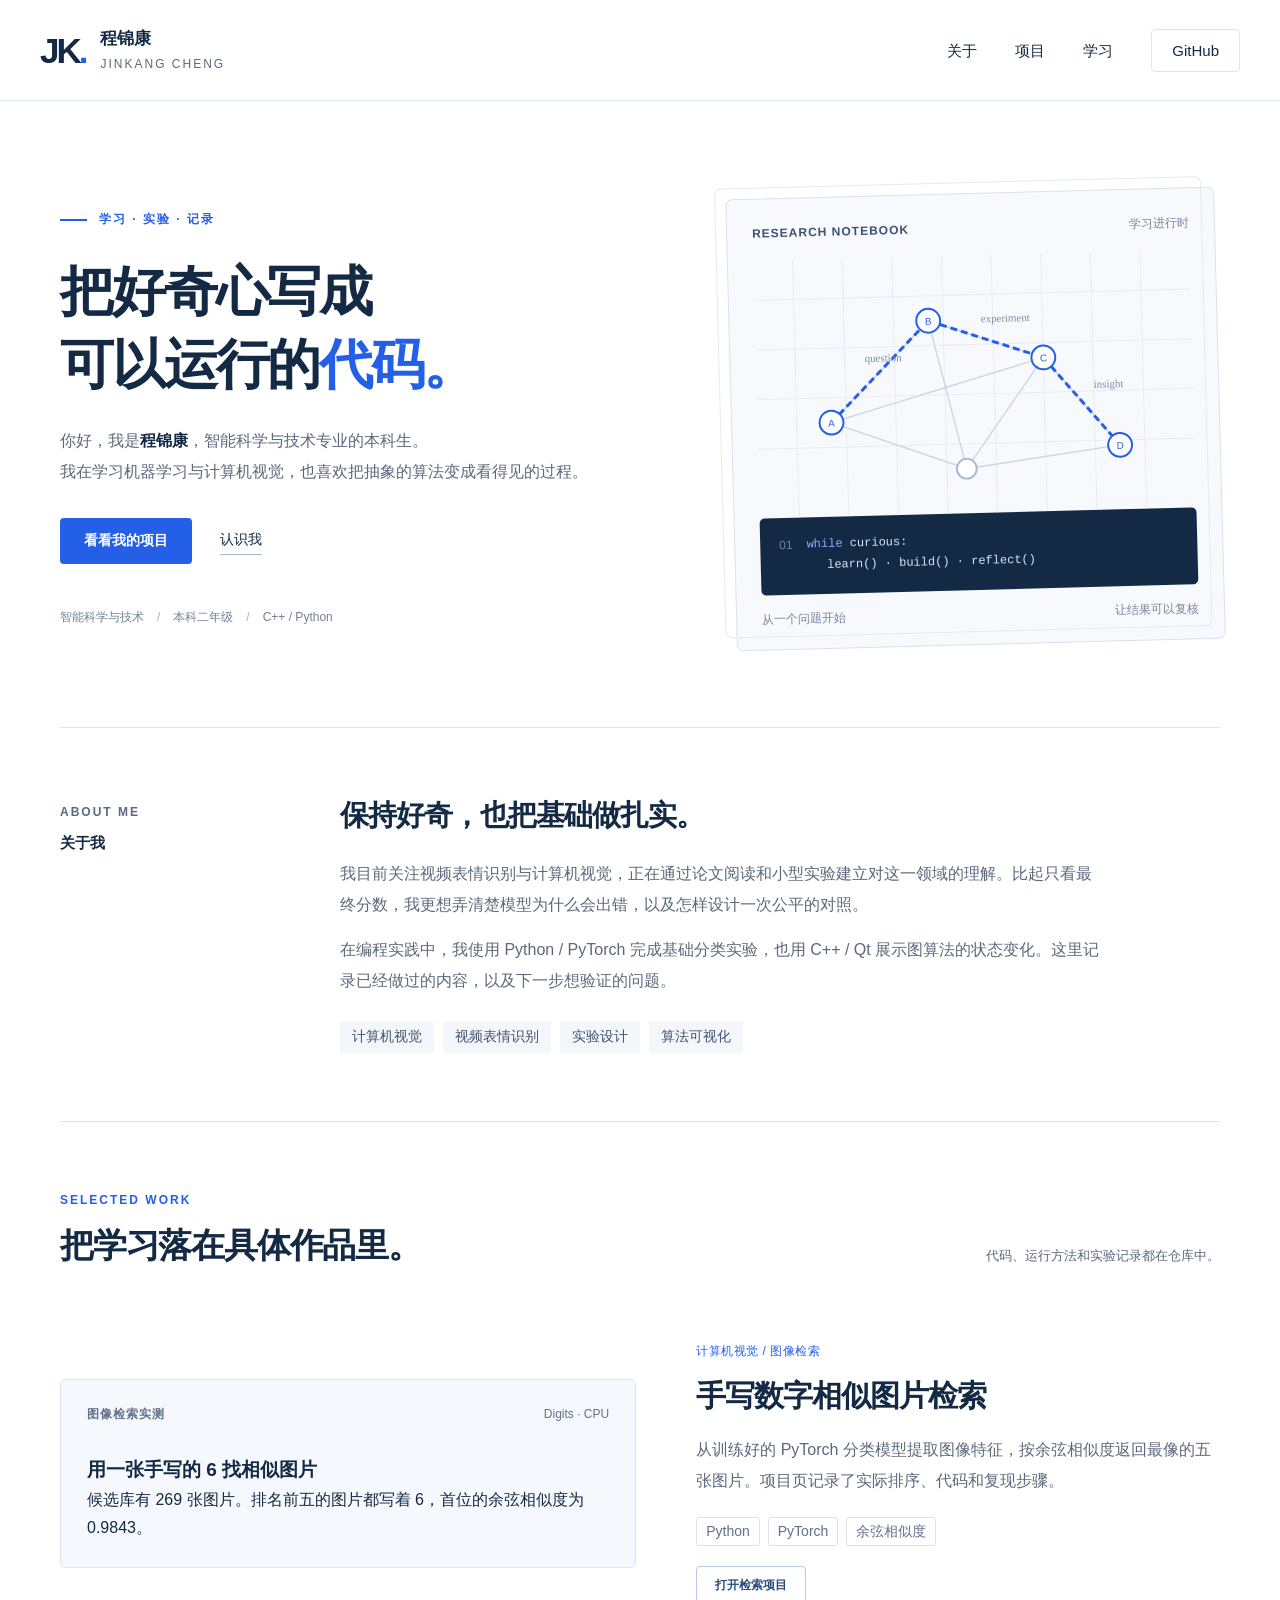
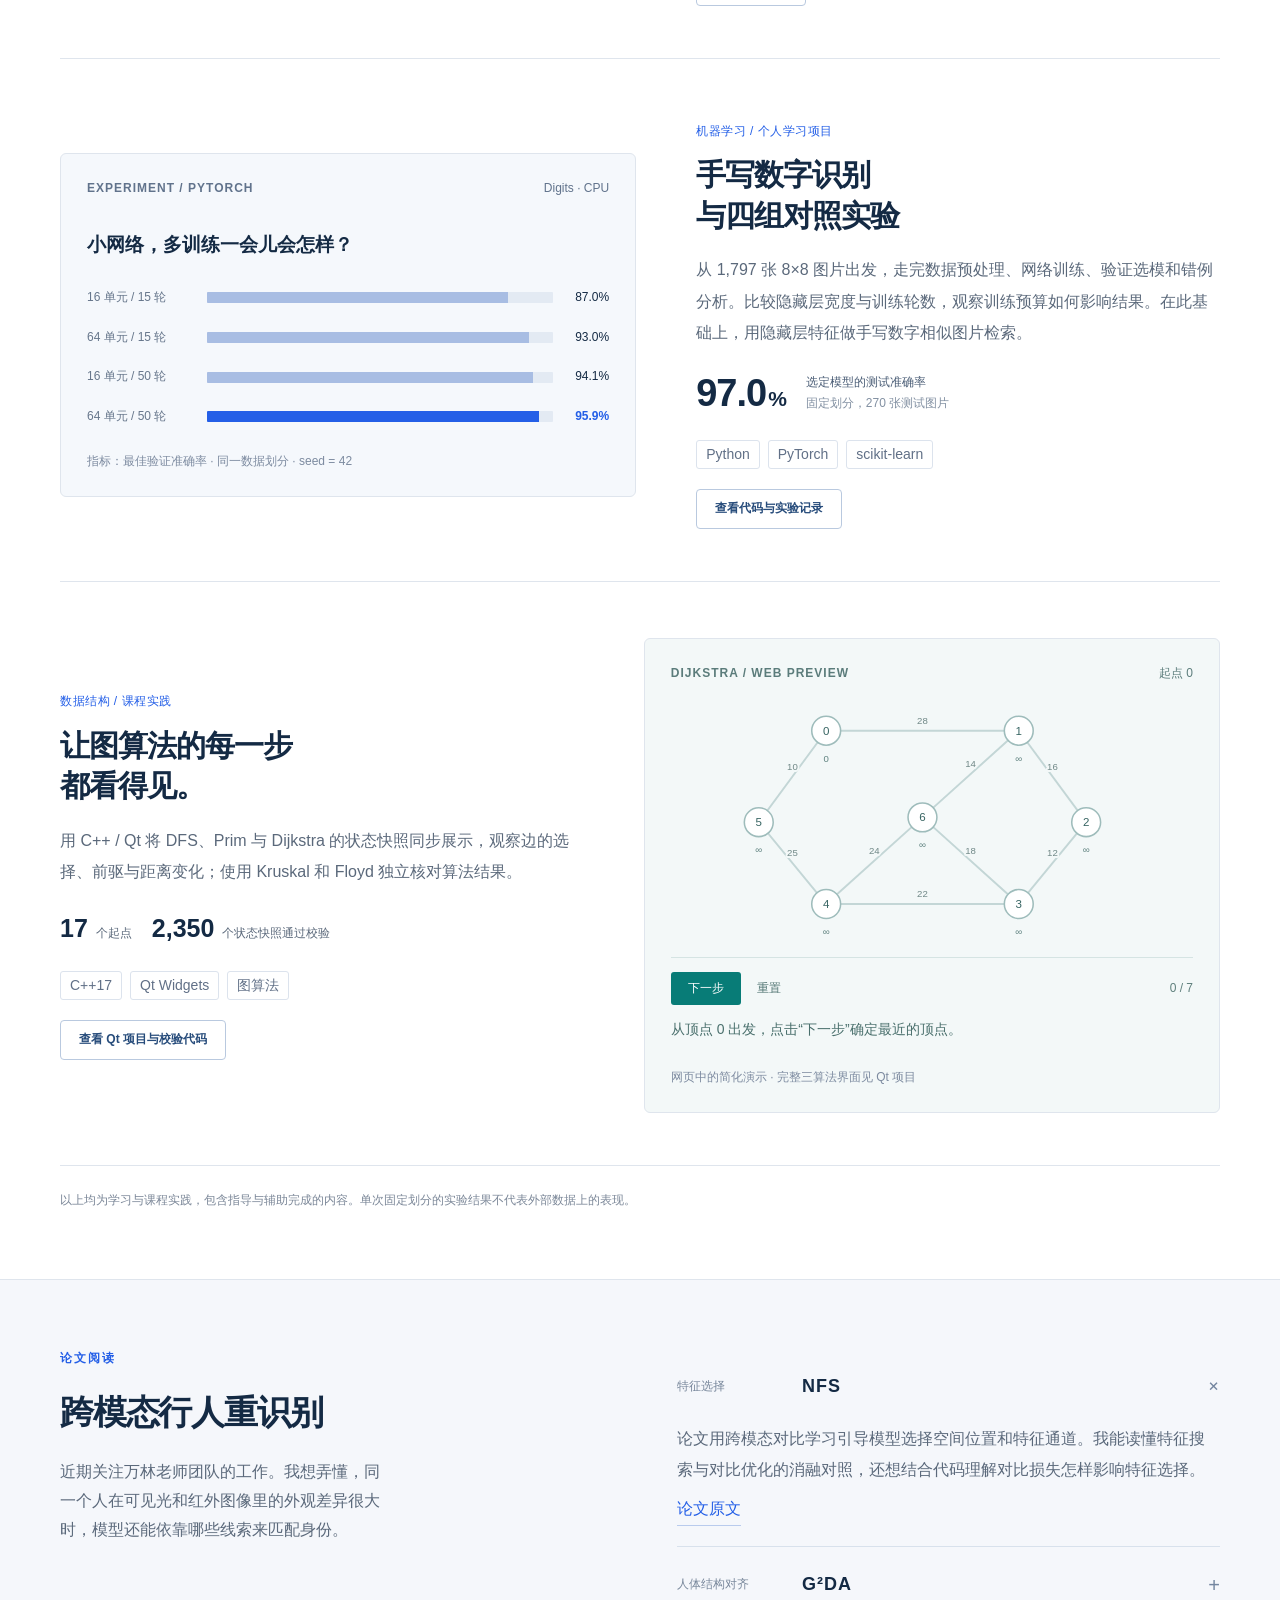
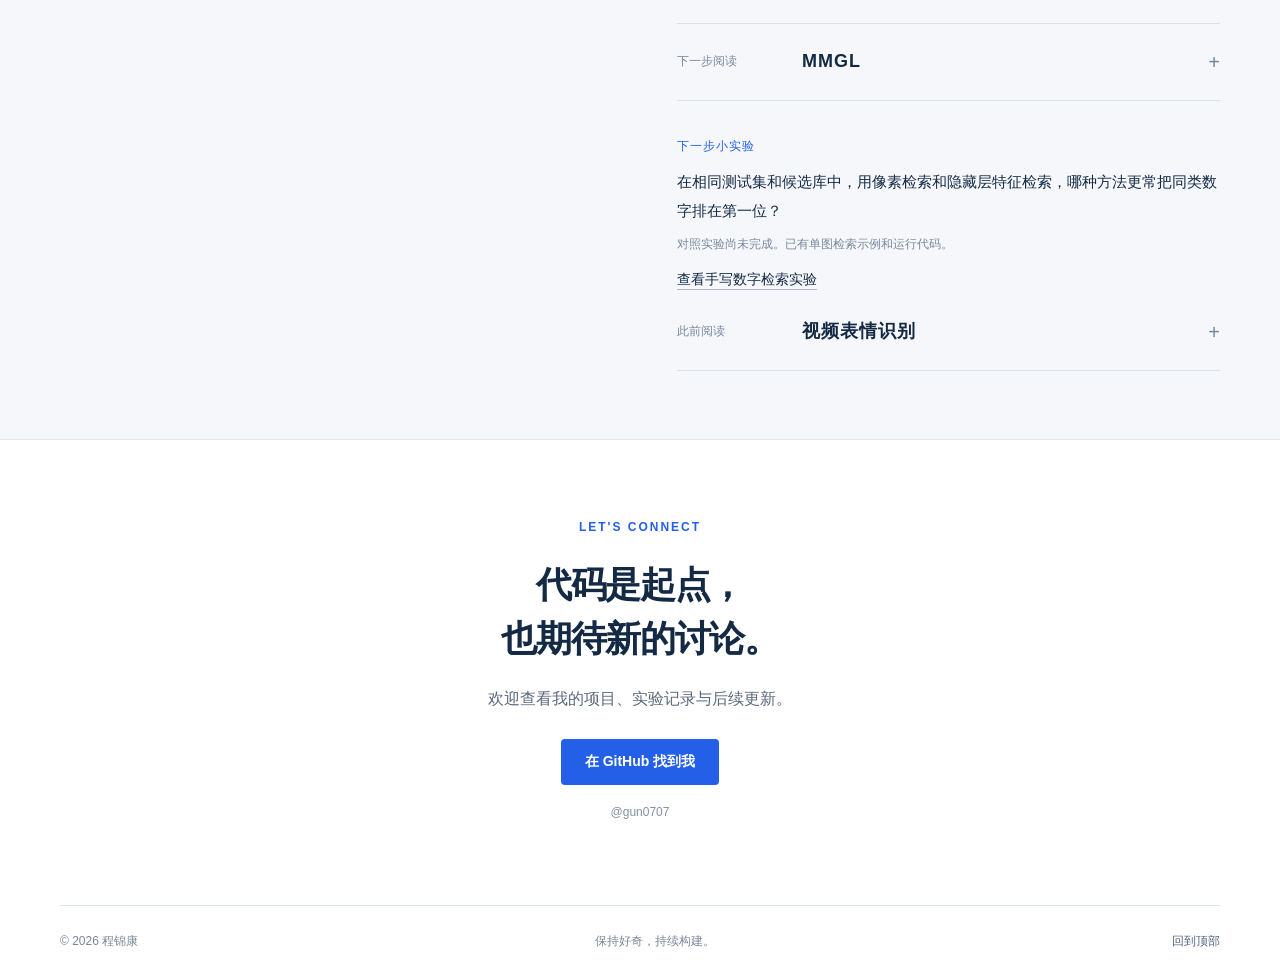
==== commit 32316b65: "Feature cross-modal person re-identification reading notes" ====
--- a/index.html
+++ b/index.html
@@ -42,7 +42,39 @@
       <article class="project project-graph"><div class="project-copy"><p class="project-category">数据结构 / 课程实践</p><h3>让图算法的每一步<br>都看得见。</h3><p>用 C++ / Qt 将 DFS、Prim 与 Dijkstra 的状态快照同步展示，观察边的选择、前驱与距离变化；使用 Kruskal 和 Floyd 独立核对算法结果。</p><div class="graph-proof"><strong>17</strong><span>个起点</span><strong>2,350</strong><span>个状态快照通过校验</span></div><div class="tags"><span>C++17</span><span>Qt Widgets</span><span>图算法</span></div><a class="button outline" href="https://github.com/gun0707/qt-graph-visualizer" target="_blank" rel="noopener noreferrer">查看 Qt 项目与校验代码</a></div><div class="project-preview interactive-preview"><div class="preview-header"><span>DIJKSTRA / WEB PREVIEW</span><span>起点 0</span></div><svg id="demo-graph" viewBox="0 0 440 270" role="img" aria-label="七顶点示例图的 Dijkstra 算法演示"></svg><div class="demo-controls"><div><button id="next-step" class="small-button">下一步</button><button id="reset-demo" class="reset-button">重置</button></div><span id="step-counter">0 / 7</span></div><p id="demo-description" class="demo-description" aria-live="polite">从顶点 0 出发，点击“下一步”确定最近的顶点。</p><p class="chart-caption">网页中的简化演示 · 完整三算法界面见 Qt 项目</p></div></article>
       <p class="project-footnote">以上均为学习与课程实践，包含指导与辅助完成的内容。单次固定划分的实验结果不代表外部数据上的表现。</p>
     </section>
-    <section class="learning section" id="learning"><div class="wrap learning-layout"><div><p class="eyebrow">LEARNING IN PUBLIC</p><h2>读懂一个问题，<br>再亲手验证它。</h2><p class="learning-intro">沿着“数据与标签、时序建模、未知类别”这条线阅读论文，让概念逐渐和代码连接起来。</p></div><div class="reading-list"><details><summary><span class="reading-kind">数据与评估</span><span class="reading-name">MAFW</span><span class="expand">+</span></summary><div class="reading-detail">正在理解单一与复合表情的标签定义，以及为什么需要同时观察 WAR、UAR 和各类别结果。<a href="https://mafw-database.github.io/MAFW/" target="_blank" rel="noopener noreferrer">数据集与论文</a></div></details><details><summary><span class="reading-kind">视频中的变化</span><span class="reading-name">EST</span><span class="expand">+</span></summary><div class="reading-detail">关注片段内部和片段之间的关系，以及如何通过移除中间帧检验模型对固定位置线索的依赖。<a href="https://doi.org/10.1016/j.patcog.2023.109368" target="_blank" rel="noopener noreferrer">论文原文</a></div></details><details><summary><span class="reading-kind">认识未知类别</span><span class="reading-name">HESP</span><span class="expand">+</span></summary><div class="reading-detail">学习开放集识别的设定，区分“发现未知类别”和“正确分类已知类别”，理解 AUROC 与 OSCR 各自评价什么。<a href="https://arxiv.org/abs/2404.17100" target="_blank" rel="noopener noreferrer">论文原文</a></div></details><div class="next-question"><span>下一个想验证的问题</span><p>识别视频表情时，只看中间一帧，和平均多帧特征，会有什么不同？</p><small>计划中的实验，尚未完成。</small></div></div></div></section>
+    <section class="learning section" id="learning">
+      <div class="wrap learning-layout">
+        <div>
+          <p class="eyebrow">论文阅读</p>
+          <h2>跨模态行人重识别</h2>
+          <p class="learning-intro">近期关注万林老师团队的工作。我想弄懂，同一个人在可见光和红外图像里的外观差异很大时，模型还能依靠哪些线索来匹配身份。</p>
+        </div>
+        <div class="reading-list">
+          <details open>
+            <summary><span class="reading-kind">特征选择</span><span class="reading-name">NFS</span><span class="expand">+</span></summary>
+            <div class="reading-detail">论文用跨模态对比学习引导模型选择空间位置和特征通道。我能读懂特征搜索与对比优化的消融对照，还想结合代码理解对比损失怎样影响特征选择。<a href="https://arxiv.org/abs/2104.02366" target="_blank" rel="noopener noreferrer">论文原文</a></div>
+          </details>
+          <details>
+            <summary><span class="reading-kind">人体结构对齐</span><span class="reading-name">G²DA</span><span class="expand">+</span></summary>
+            <div class="reading-detail">论文把身体部位和它们之间的关系表示成图，再做跨模态对齐。我还在理解最优传输怎样同时衡量部位特征和结构关系。如果腿部被挡住，或者红外图中的关键点定位偏了，人体结构还能帮上多少忙？<a href="https://arxiv.org/abs/2106.07853" target="_blank" rel="noopener noreferrer">论文原文</a></div>
+          </details>
+          <details>
+            <summary><span class="reading-kind">下一步阅读</span><span class="reading-name">MMGL</span><span class="expand">+</span></summary>
+            <div class="reading-detail">想了解用可见光和红外图像一起做自监督预训练，能否减少模型对可见光信息的依赖。准备先读方法图和预训练对照实验。<a href="https://arxiv.org/abs/2112.06147" target="_blank" rel="noopener noreferrer">论文原文</a></div>
+          </details>
+          <div class="next-question">
+            <span>下一步小实验</span>
+            <p>在相同测试集和候选库中，用像素检索和隐藏层特征检索，哪种方法更常把同类数字排在第一位？</p>
+            <small>对照实验尚未完成。已有单图检索示例和运行代码。</small>
+            <p><a class="text-link" href="projects/digit-retrieval/index.html">查看手写数字检索实验</a></p>
+          </div>
+          <details>
+            <summary><span class="reading-kind">此前阅读</span><span class="reading-name">视频表情识别</span><span class="expand">+</span></summary>
+            <div class="reading-detail">此前阅读过 MAFW、EST 和 HESP，关注复合表情标签、视频时序信息和开放集识别评估。<a href="https://mafw-database.github.io/MAFW/" target="_blank" rel="noopener noreferrer">MAFW 数据集与论文</a></div>
+          </details>
+        </div>
+      </div>
+    </section>
     <section class="contact wrap" id="contact"><p class="eyebrow">LET'S CONNECT</p><h2>代码是起点，<br>也期待新的讨论。</h2><p>欢迎查看我的项目、实验记录与后续更新。</p><a class="button primary" href="https://github.com/gun0707" target="_blank" rel="noopener noreferrer">在 GitHub 找到我</a><a class="contact-handle" href="https://github.com/gun0707" target="_blank" rel="noopener noreferrer">@gun0707</a></section>
   </main>
   <footer class="footer wrap"><span>© <span id="year">2026</span> 程锦康</span><span>保持好奇，持续构建。</span><a href="#home">回到顶部</a></footer>
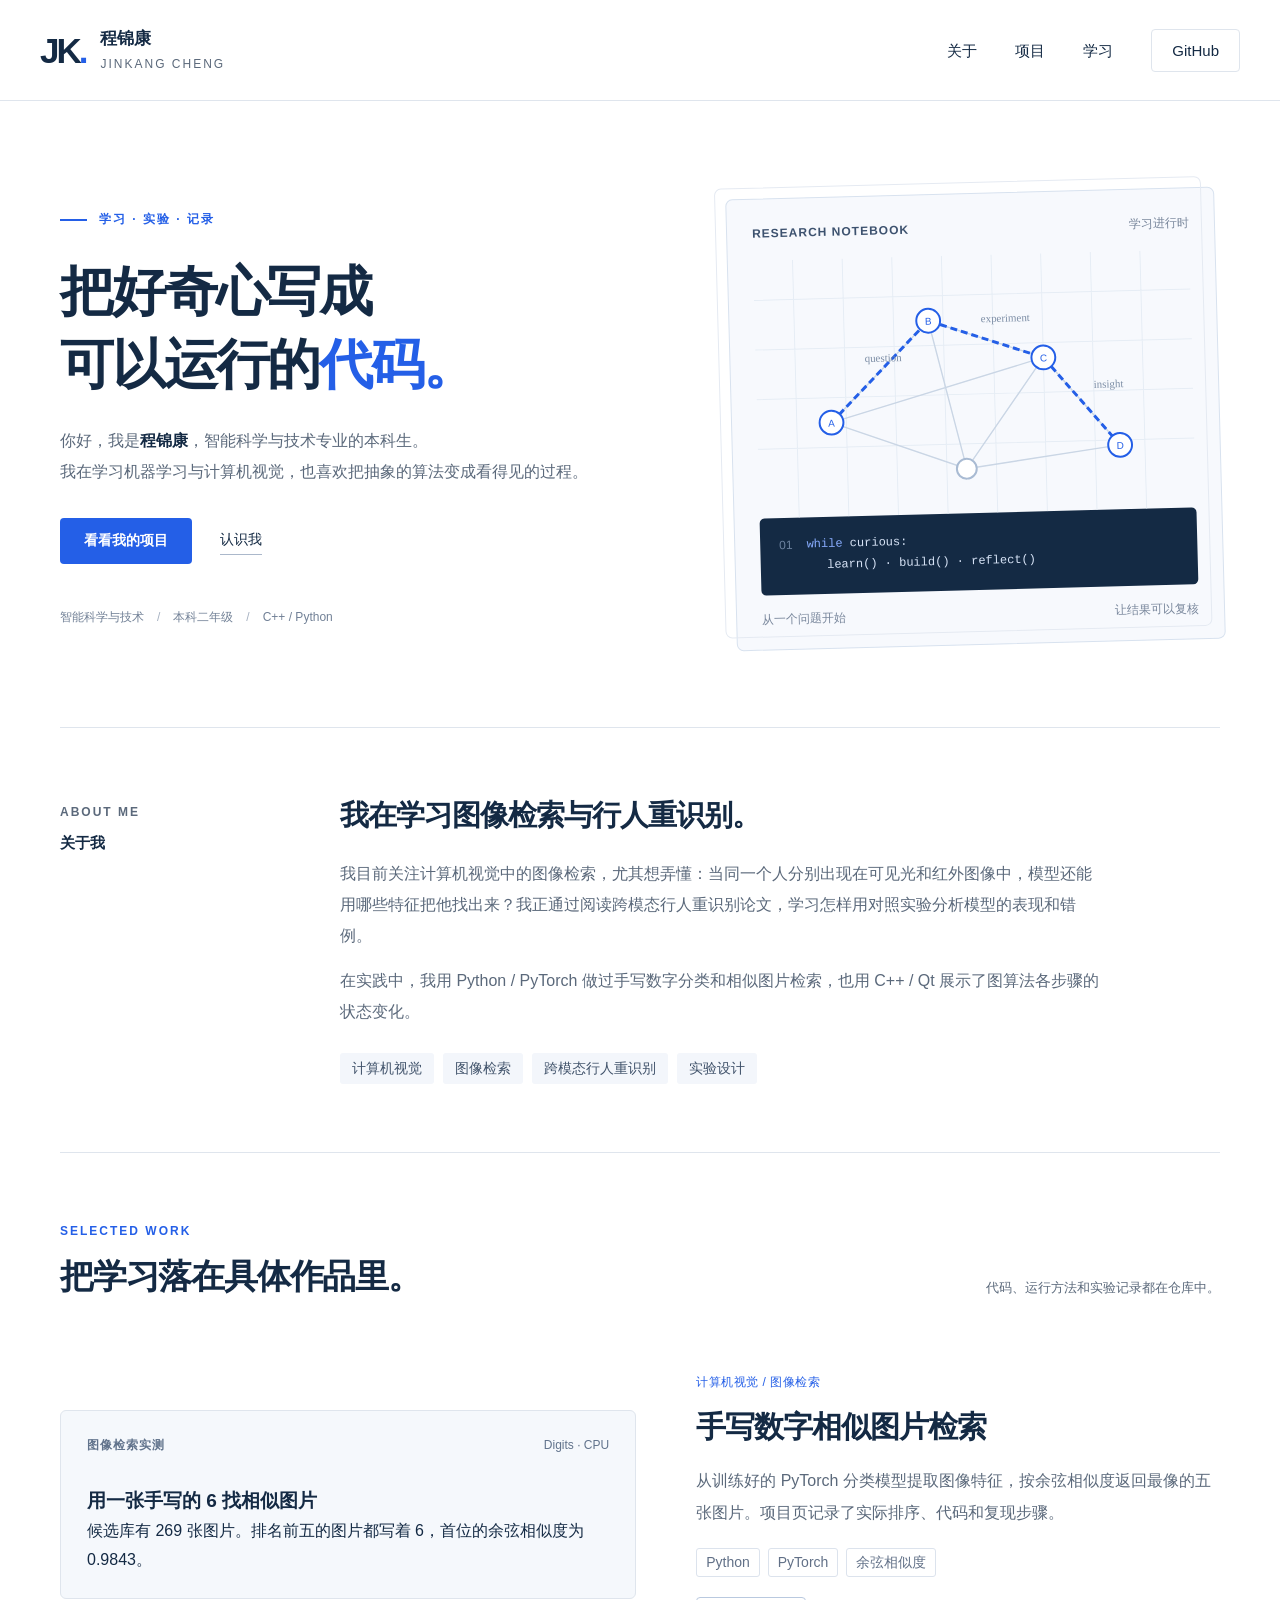
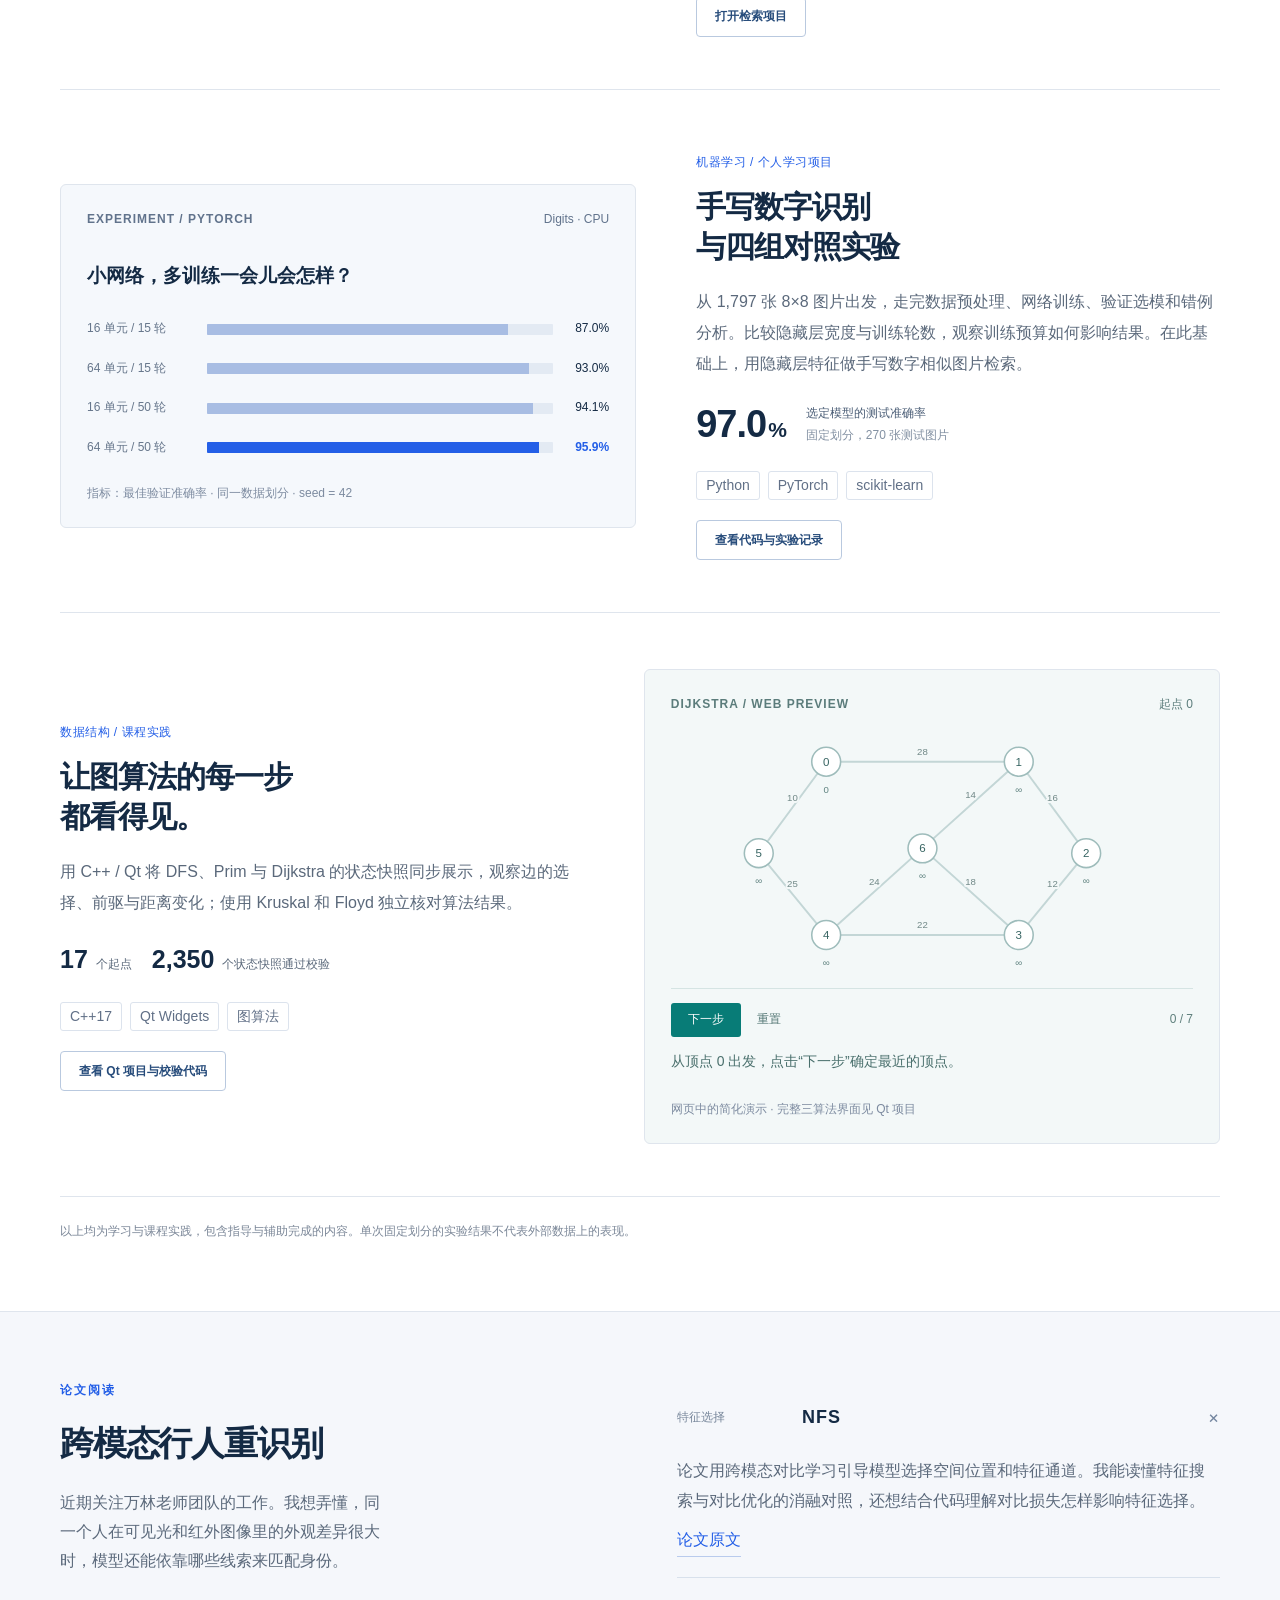
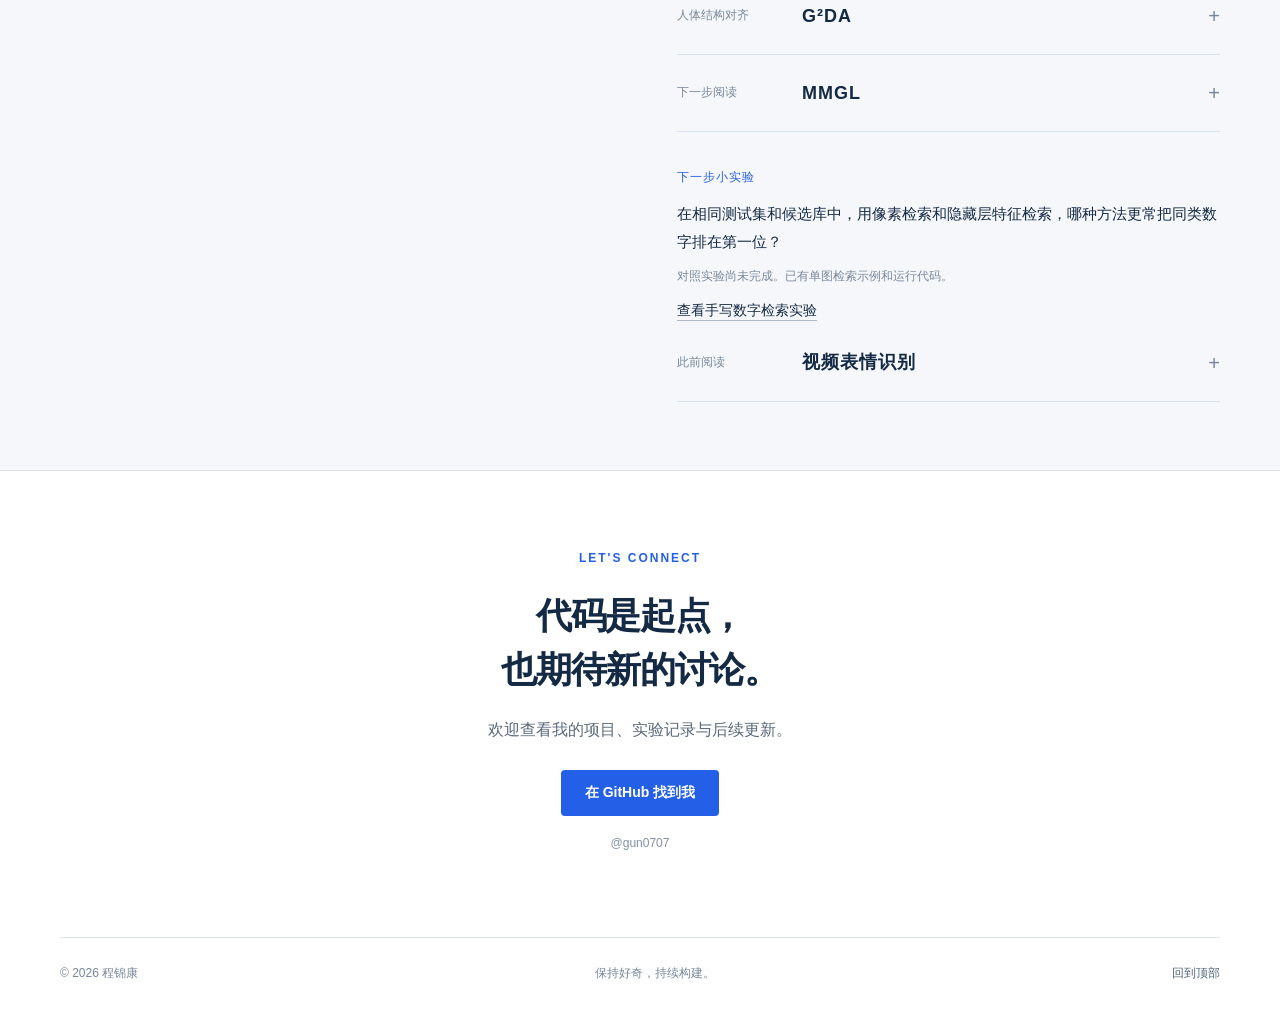
==== commit 195bdb93: "Align personal introduction with image retrieval interests" ====
--- a/index.html
+++ b/index.html
@@ -22,7 +22,15 @@
       <div class="hero-copy"><p class="eyebrow"><span class="line"></span> 学习 · 实验 · 记录</p><h1>把好奇心写成<br>可以运行的<span class="accent">代码。</span></h1><p class="hero-intro">你好，我是<strong>程锦康</strong>，智能科学与技术专业的本科生。<br class="desktop-break">我在学习机器学习与计算机视觉，也喜欢把抽象的算法变成看得见的过程。</p><div class="hero-actions"><a class="button primary" href="#projects">看看我的项目</a><a class="text-link" href="#about">认识我</a></div><div class="hero-meta"><span>智能科学与技术</span><span>本科二年级</span><span>C++ / Python</span></div></div>
       <div class="hero-visual" aria-label="从问题到代码、实验和理解的学习过程示意"><div class="visual-title"><span>RESEARCH NOTEBOOK</span><span class="visual-index">学习进行时</span></div><div class="notebook-graph" aria-hidden="true"><svg viewBox="0 0 440 260"><g class="graph-grid"><path d="M0 40H440M0 90H440M0 140H440M0 190H440M40 0V260M90 0V260M140 0V260M190 0V260M240 0V260M290 0V260M340 0V260M390 0V260"/></g><g class="hero-edges"><path d="M75 165L175 65L290 105L365 195L210 215L75 165M175 65L210 215L290 105M75 165L290 105"/></g><path class="hero-route" d="M75 165L175 65L290 105L365 195"/><g class="hero-nodes"><circle cx="75" cy="165" r="12"/><circle cx="175" cy="65" r="12"/><circle cx="290" cy="105" r="12"/><circle cx="365" cy="195" r="12"/><circle cx="210" cy="215" r="10" class="quiet-node"/></g><g class="node-letters"><text x="75" y="169">A</text><text x="175" y="69">B</text><text x="290" y="109">C</text><text x="365" y="199">D</text></g><g class="weight-labels"><text x="110" y="105">question</text><text x="228" y="68">experiment</text><text x="340" y="137">insight</text></g></svg></div><div class="code-note"><span class="code-line-number">01</span><code><span>while</span> curious:<br><span class="code-indent">learn() · build() · reflect()</span></code></div><div class="visual-footer"><span>从一个问题开始</span><span>让结果可以复核</span></div></div>
     </section>
-    <section class="about section wrap" id="about"><div class="section-label">ABOUT ME<span>关于我</span></div><div class="about-content"><h2>保持好奇，也把基础做扎实。</h2><p>我目前关注视频表情识别与计算机视觉，正在通过论文阅读和小型实验建立对这一领域的理解。比起只看最终分数，我更想弄清楚模型为什么会出错，以及怎样设计一次公平的对照。</p><p>在编程实践中，我使用 Python / PyTorch 完成基础分类实验，也用 C++ / Qt 展示图算法的状态变化。这里记录已经做过的内容，以及下一步想验证的问题。</p><div class="interest-row"><span>计算机视觉</span><span>视频表情识别</span><span>实验设计</span><span>算法可视化</span></div></div></section>
+    <section class="about section wrap" id="about">
+      <div class="section-label">ABOUT ME<span>关于我</span></div>
+      <div class="about-content">
+        <h2>我在学习图像检索与行人重识别。</h2>
+        <p>我目前关注计算机视觉中的图像检索，尤其想弄懂：当同一个人分别出现在可见光和红外图像中，模型还能用哪些特征把他找出来？我正通过阅读跨模态行人重识别论文，学习怎样用对照实验分析模型的表现和错例。</p>
+        <p>在实践中，我用 Python / PyTorch 做过手写数字分类和相似图片检索，也用 C++ / Qt 展示了图算法各步骤的状态变化。</p>
+        <div class="interest-row"><span>计算机视觉</span><span>图像检索</span><span>跨模态行人重识别</span><span>实验设计</span></div>
+      </div>
+    </section>
     <section class="projects section wrap" id="projects"><div class="section-heading"><div><p class="eyebrow">SELECTED WORK</p><h2>把学习落在具体作品里。</h2></div><p class="heading-note">代码、运行方法和实验记录都在仓库中。</p></div>
       <article class="project project-ml" id="digit-retrieval">
         <div class="project-preview">
